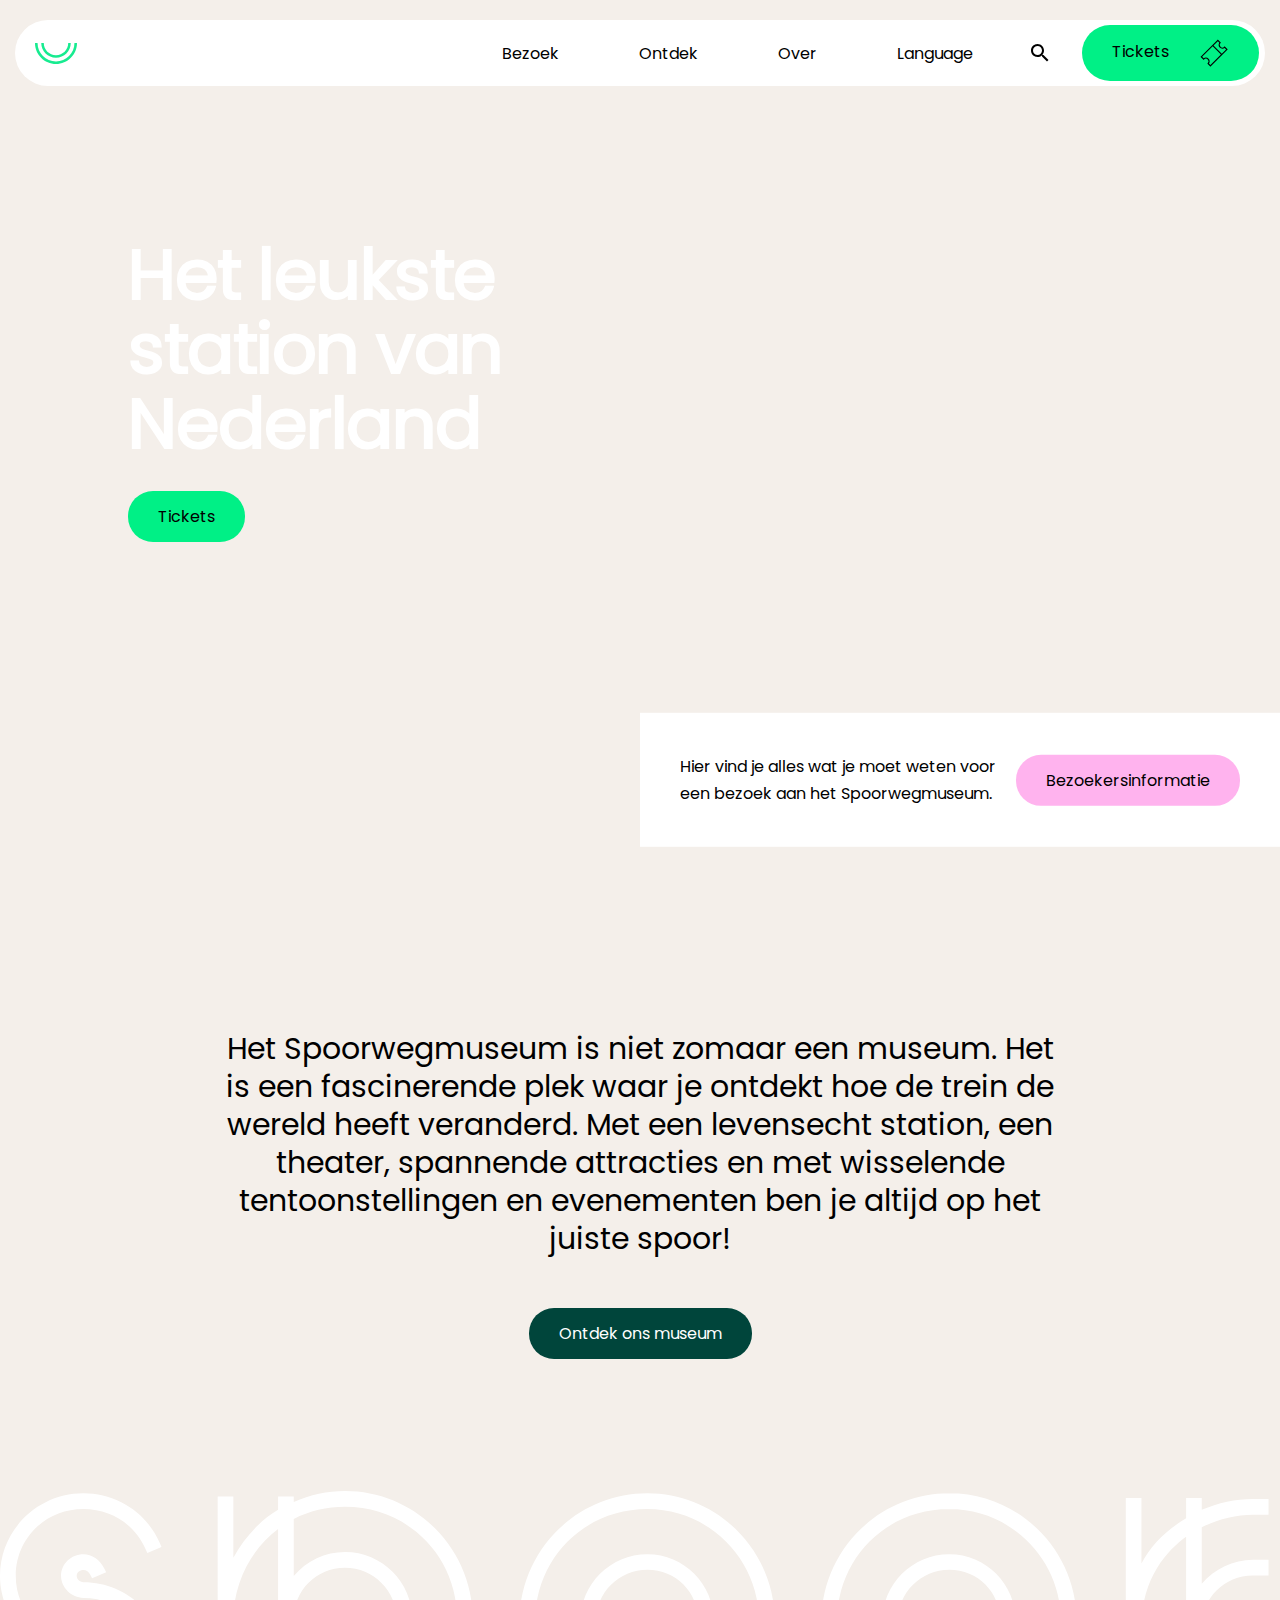
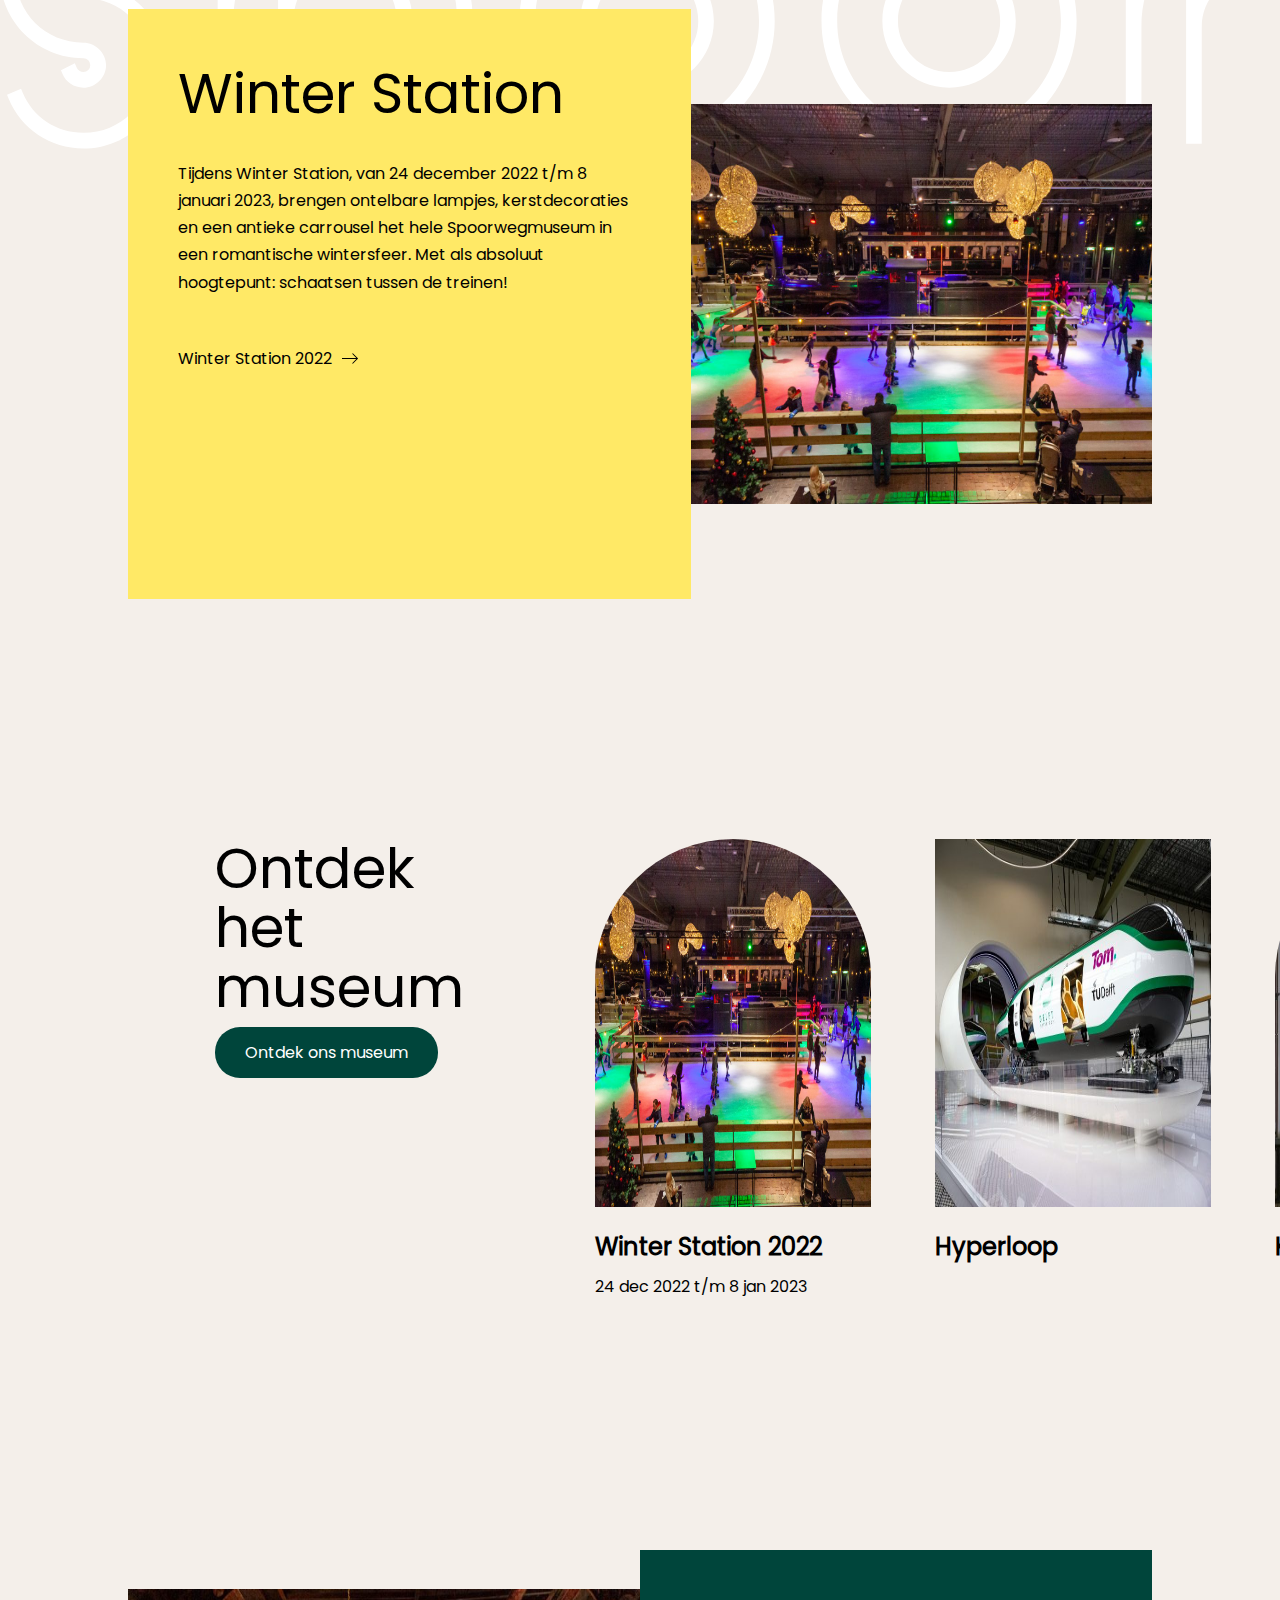
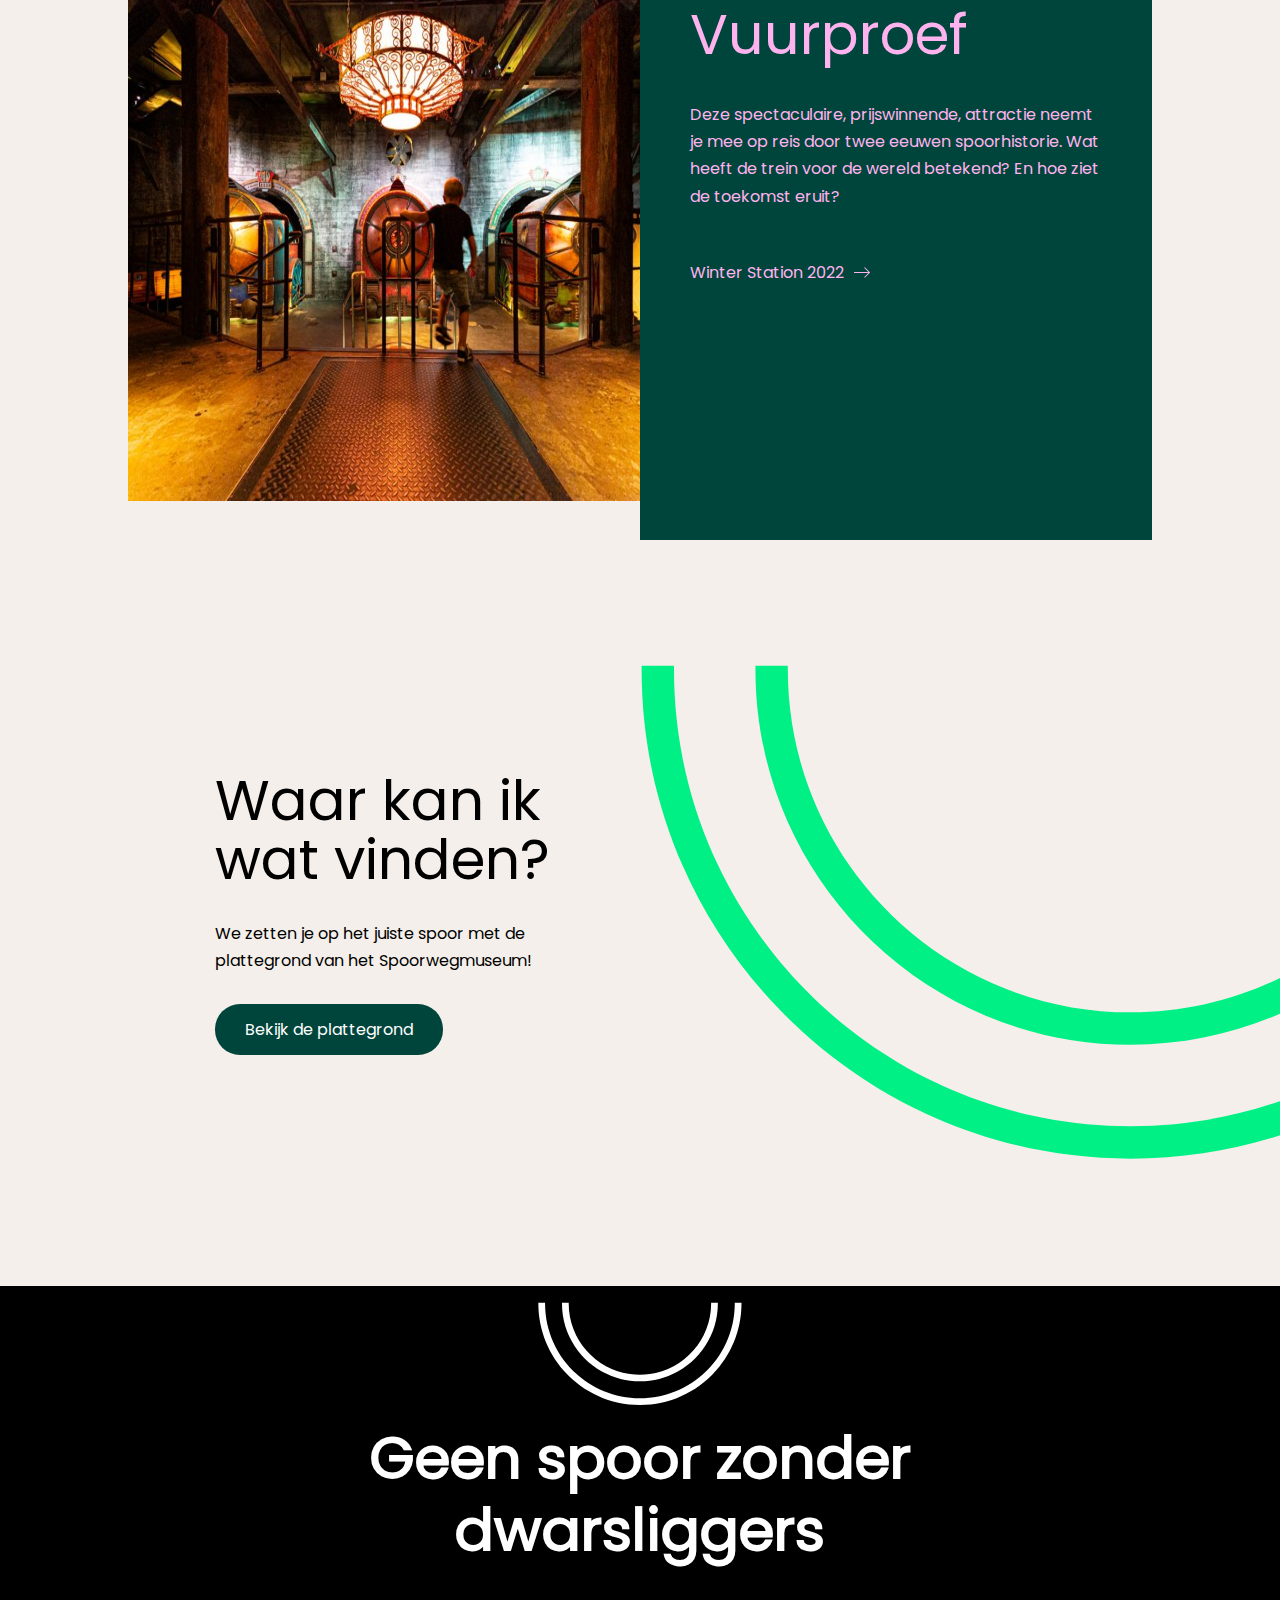
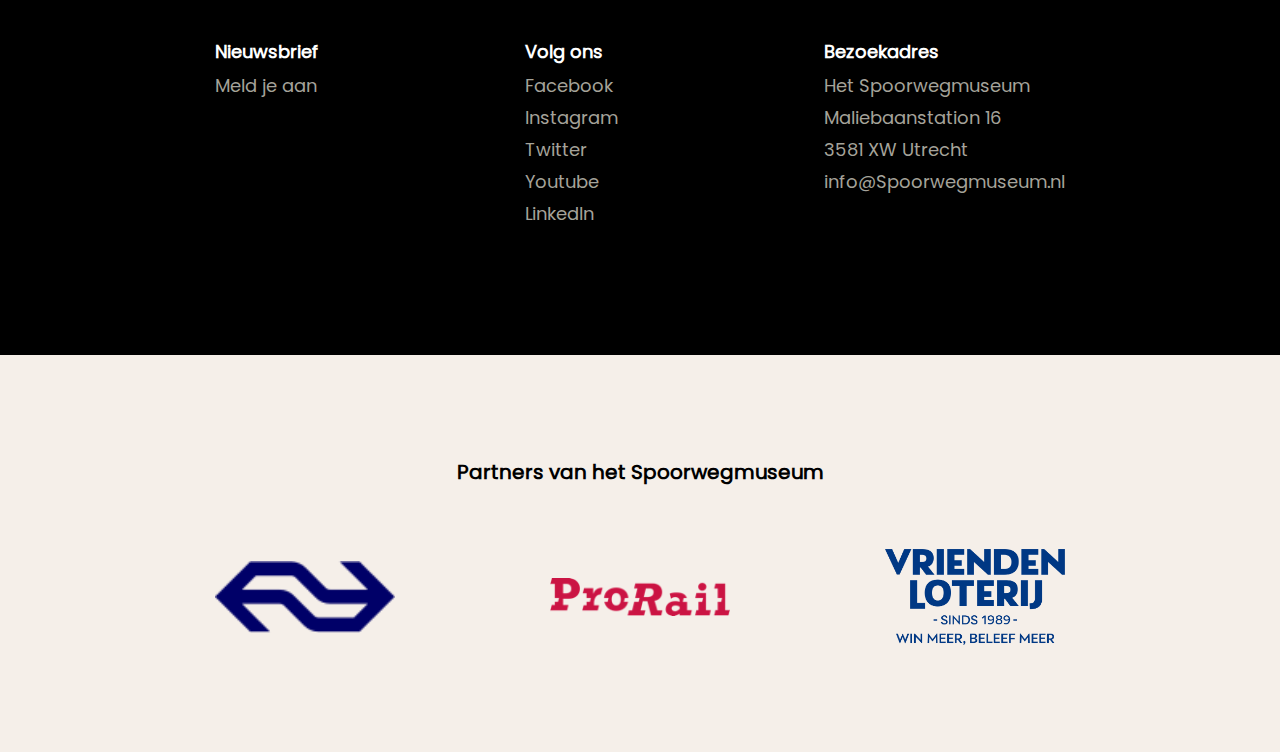
==== index.html @ 4412c16f "Added styling to index.html" ====
<!DOCTYPE html>
<html lang="nl">
  <head>
    <meta charset="UTF-8" />
    <meta name="author" content="Stein Bergervoet" />
    <meta name="viewport" content="width=device-width, initial-scale=1" />
    <title>Kom naar het Spoorwegmuseum</title>
    <link href="styles/style.css" rel="stylesheet" />
    <link rel="icon" type="image/svg+xml" href="images/favicon.svg" />
  </head>

  <body>
    <header>
      <a href="">
        <img src="./img/logo.svg" alt="" />
      </a>

      <nav>
        <ul>
          <li>
            <button>Bezoek</button>
          </li>
          <li>
            <button>Ontdek</button>
          </li>
          <li>
            <button>Over</button>
          </li>
          <li>
            <button lang="en">Language</button>
          </li>
        </ul>
      </nav>

      <button>
        <img src="./img/icon-search.svg" />

        <p class="visibly-hidden">Open zoekbalk</p>
      </button>

      <a class="btn lime" href="">
        <p>Tickets</p>

        <img src="./img/icon-ticket.svg" />
      </a>
    </header>

    <main>
      <!-- Hero -->

      <section>
        <video
          controlslist="nodownload nofullscreen noremoteplayback"
          loop
          muted
          playsinline
          autoplay
          type="video/mp4"
          src="./video/video-hero.mp4"
        ></video>

        <div>
          <h1>Het leukste station van Nederland</h1>

          <a class="btn lime" href="">Tickets</a>
        </div>

        <div>
          <img src="" alt="" />

          <p>
            Hier vind je alles wat je moet weten voor een bezoek aan het
            Spoorwegmuseum.
          </p>

          <a class="btn pink" href="">Bezoekersinformatie</a>
        </div>
      </section>

      <!-- Title -->

      <section class="col">
        <h2>
          Het Spoorwegmuseum is niet zomaar een museum. Het is een fascinerende
          plek waar je ontdekt hoe de trein de wereld heeft veranderd. Met een
          levensecht station, een theater, spannende attracties en met
          wisselende tentoonstellingen en evenementen ben je altijd op het
          juiste spoor!
        </h2>

        <a class="btn green" href="">Ontdek ons museum</a>
      </section>

      <!-- Winter station -->

      <section class="col">
        <img src="./img/logo-text.svg" alt="" />

        <div>
          <div>
            <h2>Winter Station</h2>

            <p>
              Tijdens Winter Station, van 24 december 2022 t/m 8 januari 2023,
              brengen ontelbare lampjes, kerstdecoraties en een antieke
              carrousel het hele Spoorwegmuseum in een romantische wintersfeer.
              Met als absoluut hoogtepunt: schaatsen tussen de treinen!
            </p>

            <a href="">
              Winter Station 2022

              <img src="./img/icon-arrow-right.svg" />
            </a>
          </div>

          <img src="./img/img-winter-station.jpeg" alt="Winter station" />
        </div>
      </section>

      <!-- Slider -->

      <section class="col">
        <div>
          <h2>Ontdek het museum</h2>

          <a class="btn green" href="">Ontdek ons museum</a>
        </div>

        <div>
          <div>
            <img src="./img/img-winter-station.jpeg" />

            <h3>Winter Station 2022</h3>

            <p>24 dec 2022 t/m 8 jan 2023</p>
          </div>

          <div>
            <img src="./img/img-hyperloop.jpg" />

            <h3>Hyperloop</h3>
          </div>

          <div>
            <img src="./img/img-versteeg.jpeg" />

            <h3>Kinderen van Versteeg</h3>
          </div>
        </div>
      </section>

      <!-- Vuurproef -->

      <section class="col">
        <div>
          <img src="./img/img-vuurproef.jpeg" alt="" />

          <div>
            <h2>Vuurproef</h2>

            <p>
              Deze spectaculaire, prijswinnende, attractie neemt je mee op reis
              door twee eeuwen spoorhistorie. Wat heeft de trein voor de wereld
              betekend? En hoe ziet de toekomst eruit?
            </p>

            <a href="">
              Winter Station 2022

              <img src="./img/icon-arrow-right-pink.svg" />
            </a>
          </div>
        </div>
      </section>

      <!-- Waar kan ik wat vinden -->

      <section class="col">
        <div>
          <h2>Waar kan ik wat vinden?</h2>

          <p>
            We zetten je op het juiste spoor met de plattegrond van het
            Spoorwegmuseum!
          </p>

          <a class="btn green" href="">Bekijk de plattegrond</a>
        </div>

        <img src="./img/logo-large-green.svg" />
      </section>
    </main>

    <footer>
      <section>
        <div class="col">
          <img src="./img/logo-large-white.svg" />

          <h3>Geen spoor zonder dwarsliggers</h3>

          <div>
            <div>
              <h4>Nieuwsbrief</h4>

              <a href=""> Meld je aan </a>
            </div>

            <div>
              <h4>Volg ons</h4>

              <nav>
                <ul>
                  <li>
                    <a href="">Facebook</a>
                  </li>
                  <li>
                    <a href="">Instagram</a>
                  </li>
                  <li>
                    <a href="">Twitter</a>
                  </li>
                  <li>
                    <a href="">Youtube</a>
                  </li>
                  <li>
                    <a href="">LinkedIn</a>
                  </li>
                </ul>
              </nav>
            </div>

            <div>
              <h4>Bezoekadres</h4>

              <address>
                <p>Het Spoorwegmuseum</p>

                <p>Maliebaanstation 16</p>

                <p>3581 XW Utrecht</p>

                <a href="mailto:info@Spoorwegmuseum.nl">
                  info@Spoorwegmuseum.nl
                </a>
              </address>
            </div>
          </div>
        </div>
      </section>

      <section>
        <div class="col">
          <h4>Partners van het Spoorwegmuseum</h4>

          <nav>
            <ul>
              <li>
                <a href="https://www.ns.nl/" target="_blank">
                  <img src="./img/logo-ns.png" alt="NS logo" />

                  <p class="visibly-hidden">
                    Navigeer naar de website van de NS
                  </p>
                </a>
              </li>
              <li>
                <a href="https://www.prorail.nl/" target="_blank">
                  <img src="./img/logo-prorail.png" alt="Prorail logo" />

                  <p class="visibly-hidden">
                    Navigeer naar de website van Prorail
                  </p>
                </a>
              </li>
              <li>
                <a href="https://www.vriendenloterij.nl/" target="_blank">
                  <img
                    src="./img/logo-vriendenloterij.png"
                    alt="Vriendenloterij logo"
                  />

                  <p class="visibly-hidden">
                    Navigeer naar de website van de Vriendenloterij
                  </p>
                </a>
              </li>
            </ul>
          </nav>
        </div>
      </section>
    </footer>

    <script src="./scripts/index.js"></script>
  </body>
</html>
---- styles/style.css ----
/* Fonts */

@font-face {
  font-family: 'Poppins';
  src: url('../fonts/Poppins-Regular.ttf');
}

h1,
h2,
h3,
h4,
h5,
h6,
p {
  margin: 0;
}

h1 {
  font-family: 'Poppins';
  font-size: 70px;
  font-weight: 600;
  line-height: 1.0667;
  letter-spacing: -1.5px;
}

h2 {
  font-family: 'Poppins';
  font-size: 30px;
  font-weight: 500;
  line-height: 1.2667;
}

h3,
h4 {
  font-family: 'Poppins';
}

p {
  font-family: 'Poppins';
  font-size: 16px;
  font-weight: 400;
  line-height: 1.7;

  color: var(--black);
}

a {
  font-family: 'Poppins';
  font-weight: 400;

  color: var(--black);

  text-decoration: none;
}

button {
  font-family: 'Poppins';
  font-size: 16px;
}

/* General styling */

:root {
  --white: #fff;
  --black: #000;
  --dark-gray: #d5d0c7;
  --gray: #a5a39a;
  --light-gray: #f5efe9;
  --dark-green: #00453b;
  --green: #00674a;
  --pink: #ffb3ee;
  --light-pink: #ffcbf0;
  --salmon: #f4efea;
  --dark-lime: #00f086;
  --lime: #42ffc6;
  --yellow: #ffc800;
  --light-yellow: #ffe966;

  --transition-duration: 200ms;
}

*,
html {
  box-sizing: border-box;
}

html {
  background-color: var(--salmon);
}

body {
  margin: 0;
}

.btn {
  position: relative;

  display: flex;

  width: fit-content;
  padding: 0.8125rem 1.875rem;
  border-radius: 1.5625rem;

  transition: background-color var(--transition-duration) ease-in-out;
}

.btn.pink {
  background-color: var(--pink);
}

.btn.pink:hover {
  background-color: var(--light-pink);
}

.btn.lime {
  background-color: var(--dark-lime);
}

.btn.lime:hover {
  background-color: var(--lime);
}

.btn.green {
  color: var(--white);
  background-color: var(--dark-green);
}

.btn.green:hover {
  background-color: var(--green);
}

.col {
  max-width: 53.125rem;
  margin: 7.8125rem auto;
}

/* Header */

header {
  z-index: 100;
  position: fixed;
  top: 0;
  left: 0;
  right: 0;

  display: flex;
  align-items: center;
  justify-content: flex-end;

  height: 4.125rem;
  padding: 0 0.375rem 0 0.625rem;
  margin: 1.25rem 0.9375rem;
  border-radius: 50rem;

  background-color: var(--white);
}

header a:first-child {
  position: absolute;
  top: 0;
  left: 1.25rem;

  display: flex;
  align-items: center;

  height: 100%;
}

header nav ul {
  display: flex;
}

header nav ul li {
  margin: 0 1.5625rem;

  list-style-type: none;
}

header nav ul li button {
  border: none;

  background-color: transparent;
}

header button {
  height: 1.5rem;
  margin-right: 3.125rem;

  padding: 0;

  border: none;

  background-color: transparent;
}

header button {
  margin-right: 1.875rem;
}

header a:last-child {
  border-radius: 50rem;
}

header a:last-child p {
  margin-right: 1.875rem;

  text-decoration: none;

  color: var(--black);
}

header a:last-child img {
  height: 1.875rem;
}

/* Hero */

main section:first-child {
  position: relative;

  height: calc(100vh - 120px);
  max-height: 880px;
  margin-bottom: 15.625rem;
}

main section:first-child video {
  z-index: -1;
  position: absolute;
  top: 0;
  left: 0;

  width: 100%;
  height: 100%;
  object-fit: cover;
}

main section:first-child div {
  display: flex;
  flex-direction: column;
  justify-content: center;

  max-width: 80vw;
  height: 100%;

  margin: 0 auto;
}

main section:first-child div h1 {
  max-width: 450px;
  margin-bottom: 1.875rem;

  color: var(--white);
}

main section:first-child div:last-child {
  transform: translateY(-50%);

  position: absolute;
  right: 0;

  display: flex;
  flex-direction: row;
  align-items: center;

  width: 50%;
  height: unset;
  padding: 2.5rem;

  background-color: var(--white);
}

main section:first-child div:last-child p {
  margin-right: 1rem;
}

/* Title */

main section:nth-child(2) h2 {
  text-align: center;

  margin-bottom: 3.125rem;
}

main section:nth-child(2) a {
  margin: 0 auto;
}

/* Winter station & vuurdoop */

main section:nth-child(3),
main section:nth-child(5) {
  overflow: visible;

  max-width: 80vw !important;
  margin-top: 15.625rem;
}

main section:nth-child(3) img {
  transform: translateY(-7.8125rem);

  z-index: -1;
  position: absolute;
  left: 0;

  height: 25rem;
}

main section:nth-child(3) div,
main section:nth-child(5) div {
  display: flex;
  align-items: center;

  min-height: 36.875rem;
}

main section:nth-child(3) div img,
main section:nth-child(5) div img {
  transform: none;

  position: static;

  width: 50%;

  aspect-ratio: 1 / 1;
}

main section:nth-child(3) div div,
main section:nth-child(5) div div {
  display: block;

  width: 60%;
  padding: 3.125rem;

  background-color: var(--light-yellow);
}

main section:nth-child(5) div div {
  background-color: var(--dark-green);
}

main section:nth-child(3) div div h2,
main section:nth-child(5) div div h2 {
  padding-bottom: 1.875rem;

  font-size: 3.5rem;
}

main section:nth-child(5) div div h2 {
  color: var(--pink);
}

main section:nth-child(3) div div p,
main section:nth-child(5) div div p {
  padding-bottom: 3.125rem;
}

main section:nth-child(5) div div p {
  color: var(--pink);
}

main section:nth-child(3) div div a,
main section:nth-child(5) div div a {
  display: flex;
}

main section:nth-child(5) div div a {
  color: var(--pink);
}

main section:nth-child(3) div div a img,
main section:nth-child(5) div div a img {
  z-index: 1;

  width: 1rem;
  height: auto;
  margin-left: 0.625rem;
}

/* Slider */

main section:nth-child(4) {
  display: flex;

  margin-top: 15rem;
}

main section:nth-child(4) div:first-child {
  width: 18.125rem;
  margin-right: 5.625rem;

  flex-shrink: 0;
}

main section:nth-child(4) div:first-child h2 {
  font-size: 3.5rem;
  line-height: 1.06;

  margin-bottom: 0.625rem;
}

main section:nth-child(4) div:last-child {
  display: flex;
  flex-direction: row;
  column-gap: 4rem;
}

main section:nth-child(4) div:last-child div {
  width: 17.25rem;
  margin-right: 0;
}

main section:nth-child(4) div:last-child div:last-child {
  display: block;
}

main section:nth-child(4) div:last-child div:nth-child(2n + 1) img {
  border-top-left-radius: 50rem;
  border-top-right-radius: 50rem;
}

main section:nth-child(4) div:last-child div img {
  aspect-ratio: 3 / 4;

  width: 100%;
  margin-bottom: 1.25rem;
}

main section:nth-child(4) div:last-child div h3 {
  margin-bottom: 0.625rem;

  font-size: 1.5rem;
  font-weight: 600;
  line-height: 1.333;
}

/* Waar kan ik wat vinden? */

main section:nth-child(6) {
  position: relative;

  display: flex;
  align-items: center;

  height: 31rem;
}

main section:nth-child(6) div {
  max-width: 23.75rem;
}

main section:nth-child(6) div h2 {
  font-size: 3.5rem;
  line-height: 1.06;

  margin-bottom: 1.875rem;
}

main section:nth-child(6) div p {
  margin-bottom: 1.875rem;
}

main section:nth-child(6) img {
  position: absolute;

  height: 31rem;

  left: 50%;
}

/* Footer navigation */

footer section:first-child {
  color: var(--white);
  background-color: var(--black);
}

footer section:first-child img {
  width: 12.75rem;
  height: 6.5rem;
  margin: 1rem 0;
}

footer section:first-child h3 {
  margin-bottom: 4.375rem;

  font-size: 3.625rem;
  line-height: 1.24138;
  text-align: center;
}

footer section:first-child div {
  display: flex;
  flex-direction: column;
  align-items: center;

  padding-bottom: 7.8125rem;
  margin-bottom: 0;
}

footer section:first-child div div {
  flex-direction: row;
  justify-content: space-between;
  align-items: start;

  width: 100%;
  padding-bottom: 0;
}

footer section:first-child div div div {
  flex-direction: column;
  justify-content: start;

  width: fit-content;
  padding-bottom: 0;
}

footer section:first-child div div div nav ul {
  margin: 0;
  padding: 0;
}

footer section:first-child div div div nav ul li {
  list-style-type: none;
}

footer section:first-child div div div h4 {
  font-size: 1.125rem;
  line-height: 2rem;

  margin-bottom: 0.125rem;
}

footer section:first-child div div div p,
footer section:first-child div div div a,
footer section:first-child div div div nav ul li a {
  font-size: 1.125rem;
  line-height: 2rem;

  color: var(--gray);

  transition: color var(--transition-duration) ease-in-out;
}

footer section:first-child div div div a:hover {
  color: var(--white);
}

address {
  font-style: normal;
}

/* Footer sponsors */

footer section:last-child {
  background-color: var(--light-gray);
}

footer section:last-child div {
  padding: 6.25rem 0;
  margin-top: 0;
  margin-bottom: 0;
}

footer section:last-child div h4 {
  margin-bottom: 3.75rem;

  font-size: 1.25rem;
  line-height: 2.125rem;
  text-align: center;
}

footer section:last-child div nav ul {
  display: flex;
  align-items: center;
  justify-content: space-between;

  padding: 0;
  margin: 0;
}

footer section:last-child div nav ul li {
  list-style: none;
}

footer section:last-child div nav ul li a img {
  width: 180px;
  height: auto;
}

/* Accesability */

.visibly-hidden {
  position: absolute;
  top: -9999px;
  left: -9999px;
}
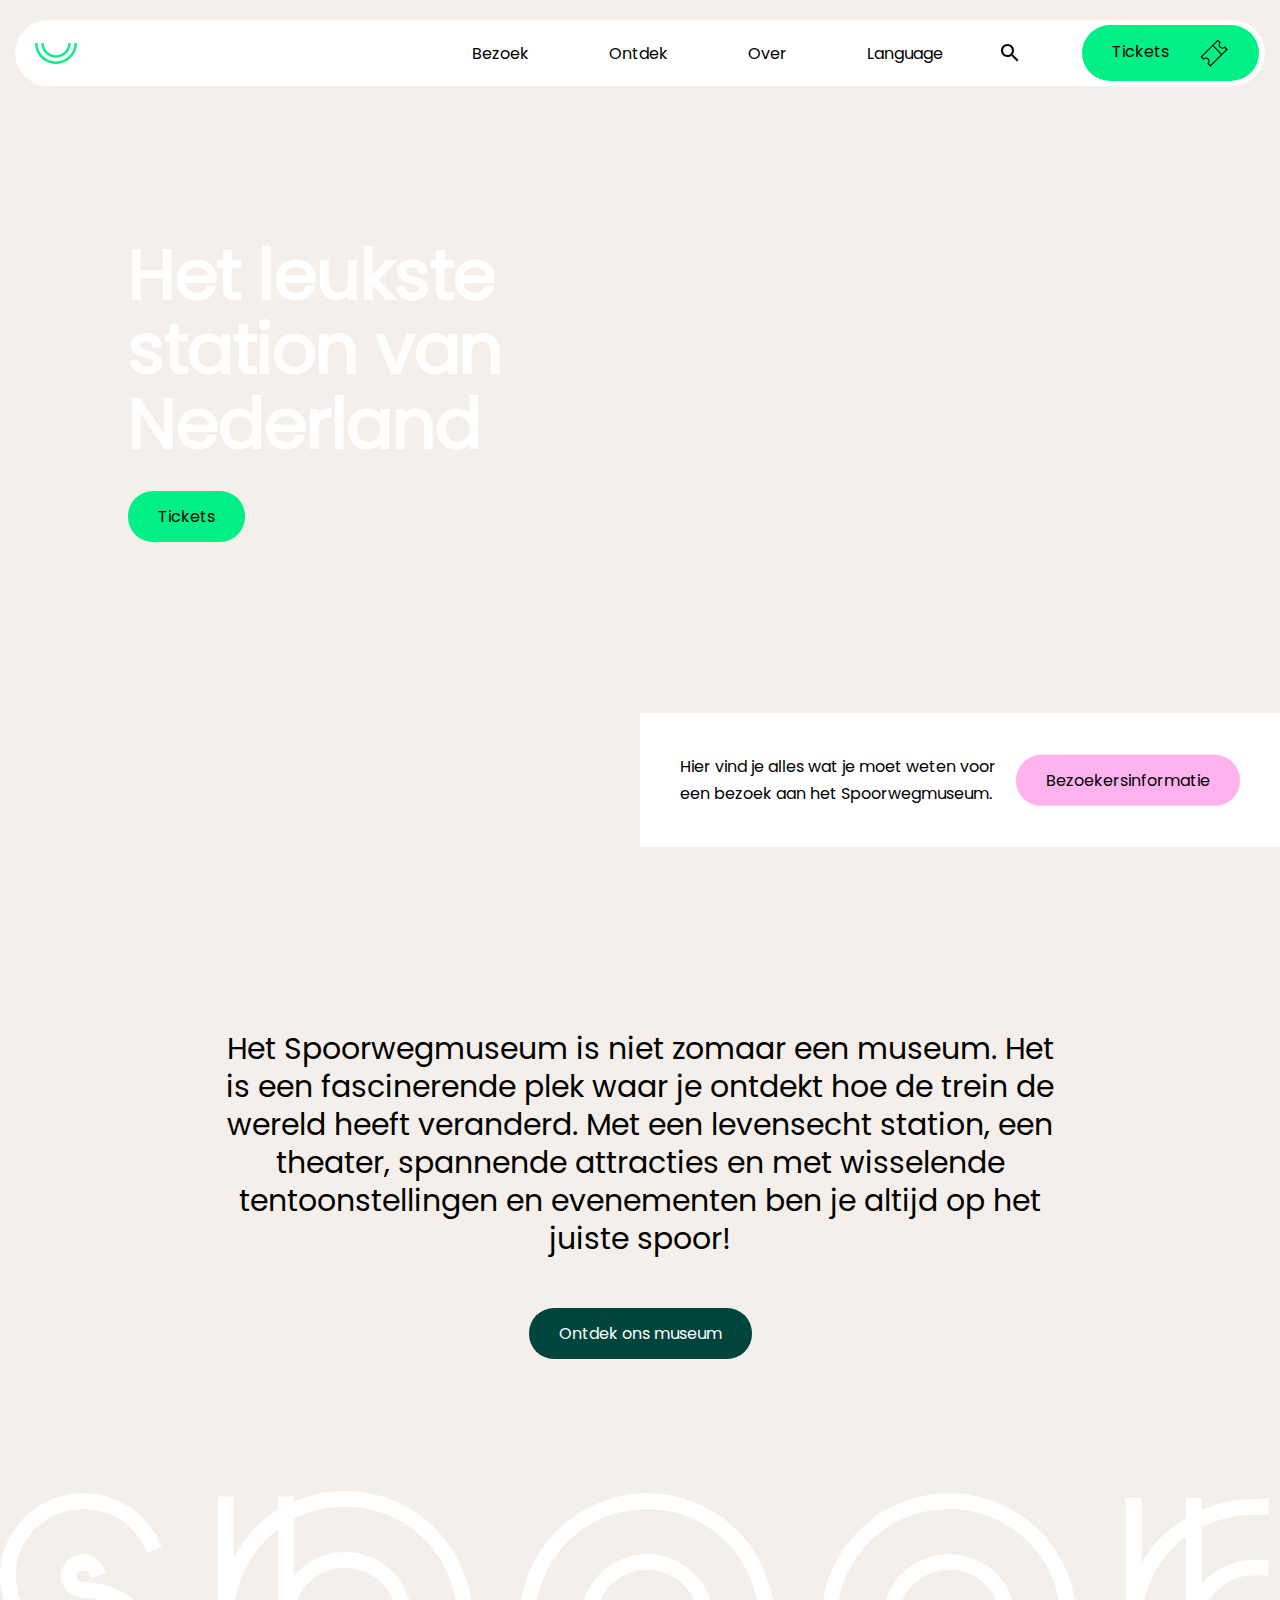
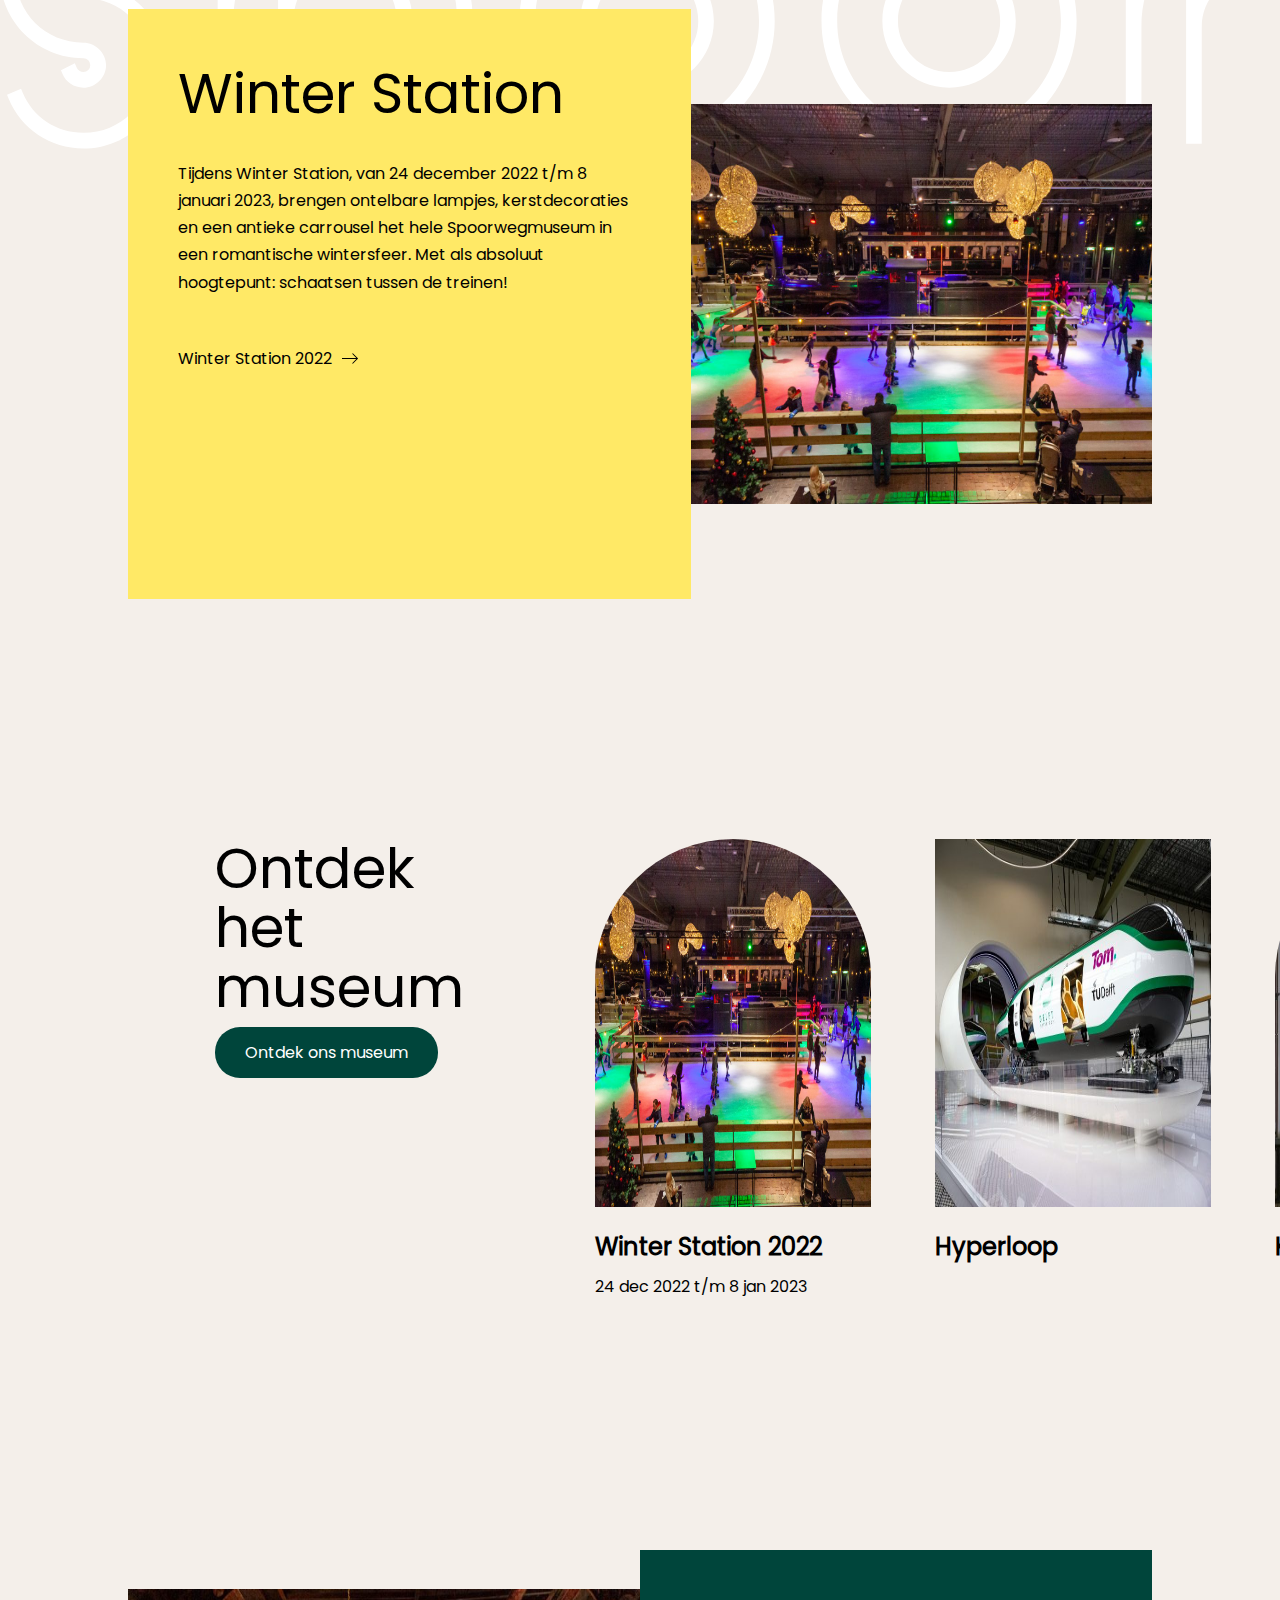
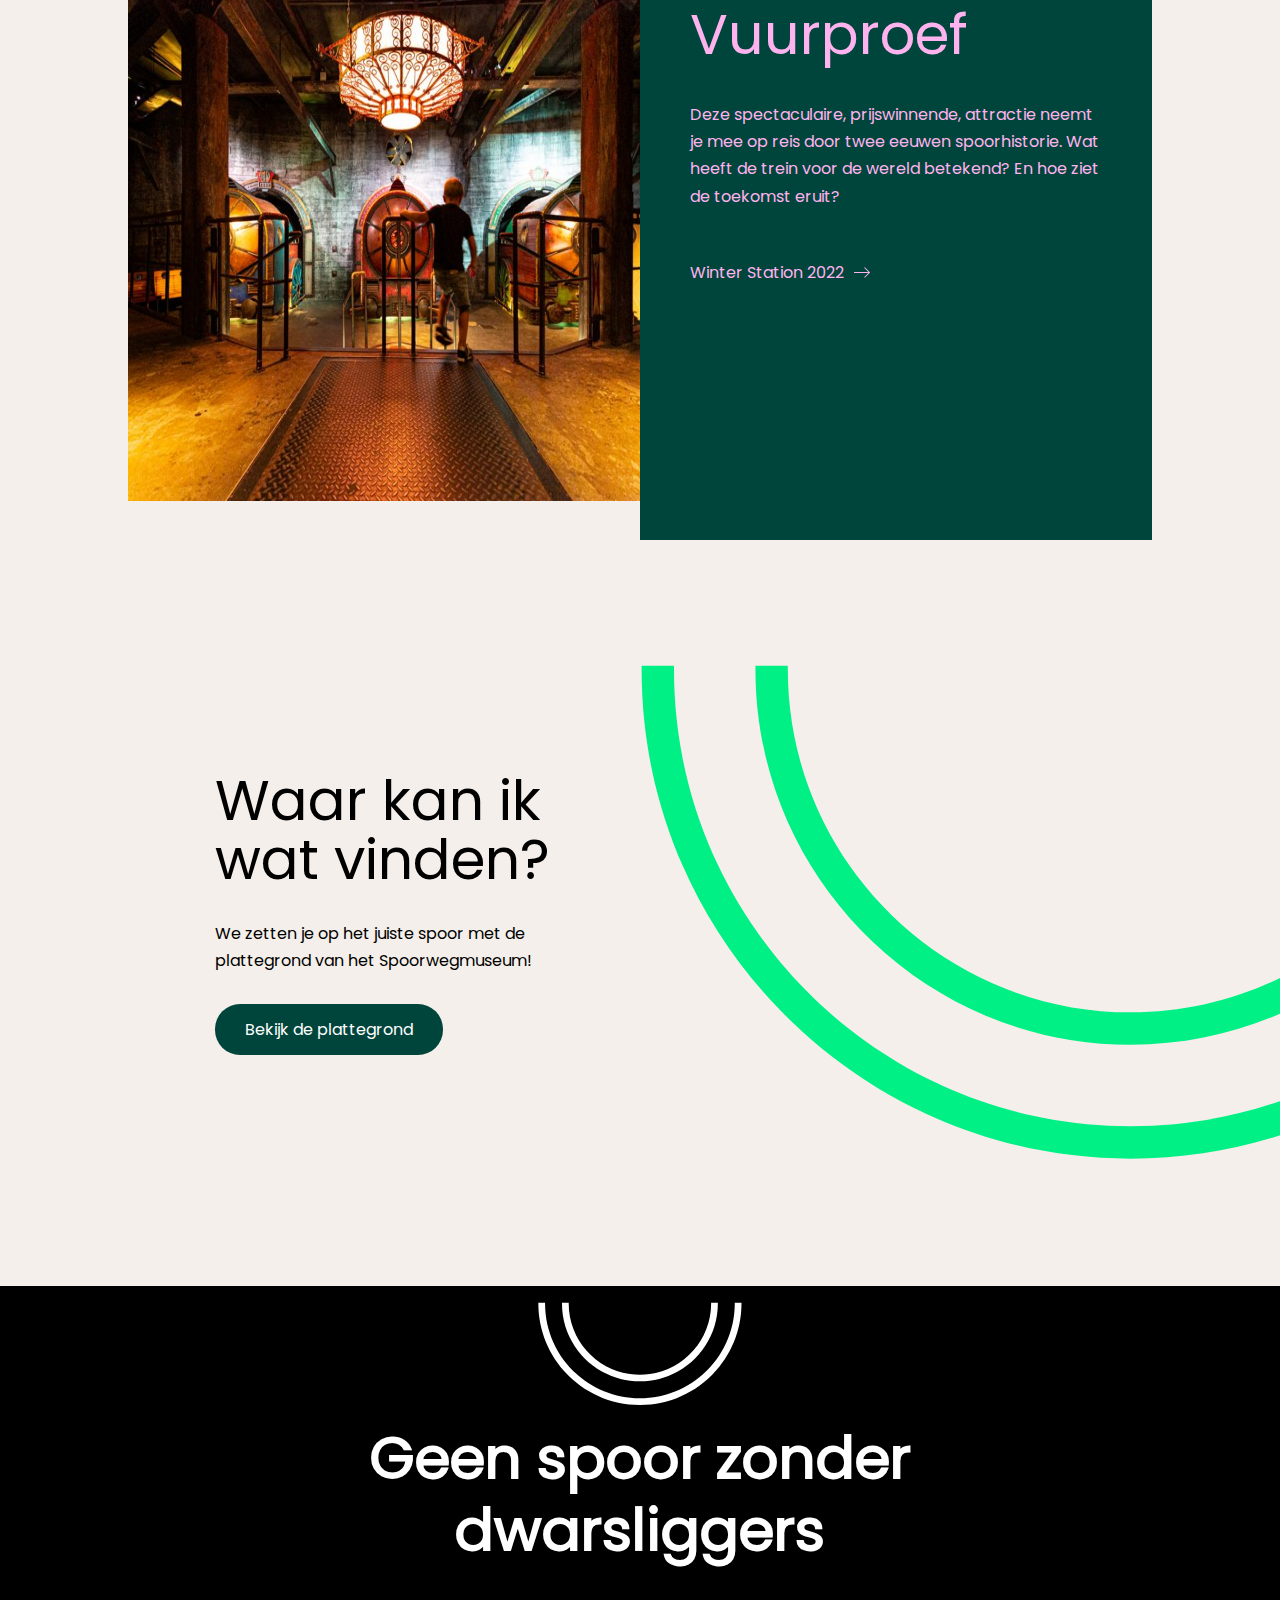
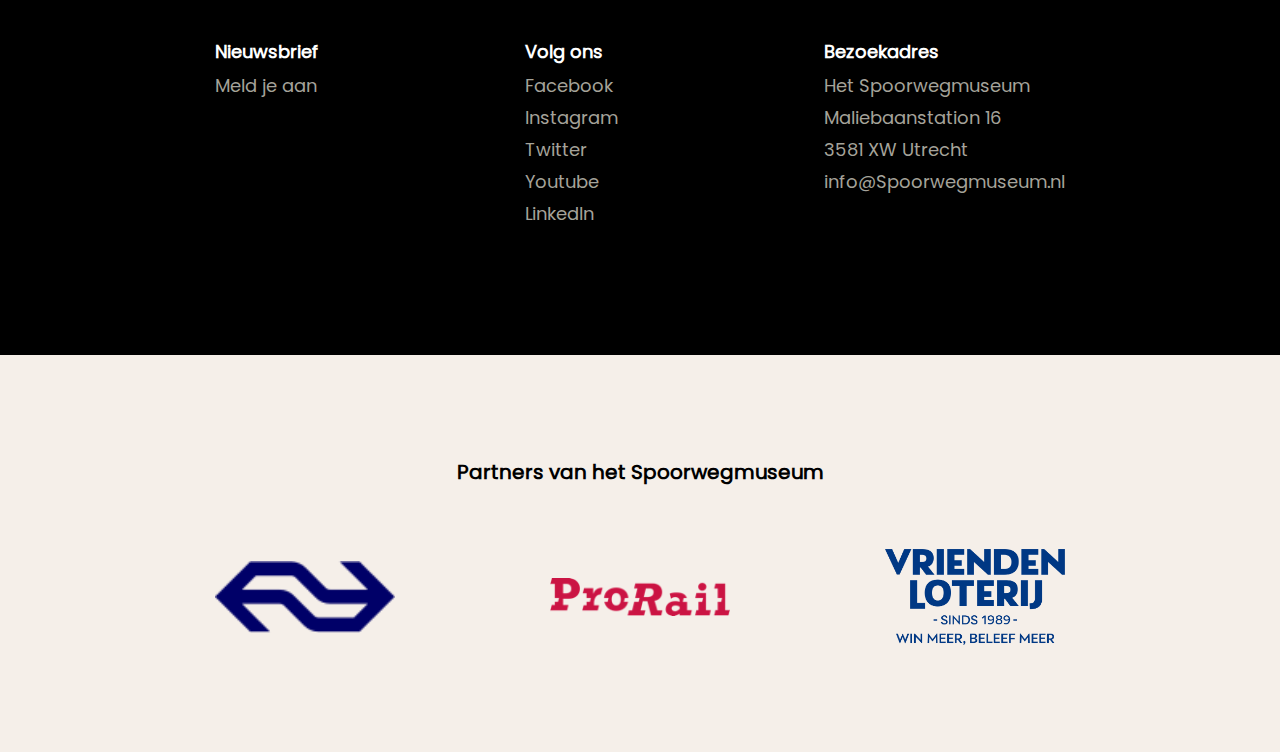
==== commit 64ab70b0: "Added hamburger button to header on index.html page" ====
--- a/index.html
+++ b/index.html
@@ -6,6 +6,7 @@
     <meta name="viewport" content="width=device-width, initial-scale=1" />
     <title>Kom naar het Spoorwegmuseum</title>
     <link href="styles/style.css" rel="stylesheet" />
+    <link href="styles/home.css" rel="stylesheet" />
     <link rel="icon" type="image/svg+xml" href="images/favicon.svg" />
   </head>
 
@@ -32,10 +33,20 @@
         </ul>
       </nav>
 
-      <button>
+      <button aria-label="Open zoekbalk">
         <img src="./img/icon-search.svg" />
 
-        <p class="visibly-hidden">Open zoekbalk</p>
+        <p class="visibly-hidden">Zoeken</p>
+      </button>
+
+      <button class="hamburger">
+        <div></div>
+
+        <div></div>
+
+        <div></div>
+
+        <p class="visibly-hidden">Open menu</p>
       </button>
 
       <a class="btn lime" href="">
@@ -62,7 +73,7 @@
         <div>
           <h1>Het leukste station van Nederland</h1>
 
-          <a class="btn lime" href="">Tickets</a>
+          <a class="btn lime" href="./visitor.html">Tickets</a>
         </div>
 
         <div>
@@ -73,7 +84,7 @@
             Spoorwegmuseum.
           </p>
 
-          <a class="btn pink" href="">Bezoekersinformatie</a>
+          <a class="btn pink" href="./visitor.html">Bezoekersinformatie</a>
         </div>
       </section>
 
@@ -88,7 +99,7 @@
           juiste spoor!
         </h2>
 
-        <a class="btn green" href="">Ontdek ons museum</a>
+        <a class="btn green" href="./visitor.html">Ontdek ons museum</a>
       </section>
 
       <!-- Winter station -->
@@ -107,7 +118,7 @@
               Met als absoluut hoogtepunt: schaatsen tussen de treinen!
             </p>
 
-            <a href="">
+            <a href="./visitor.html">
               Winter Station 2022
 
               <img src="./img/icon-arrow-right.svg" />
@@ -124,7 +135,7 @@
         <div>
           <h2>Ontdek het museum</h2>
 
-          <a class="btn green" href="">Ontdek ons museum</a>
+          <a class="btn green" href="./visitor.html">Ontdek ons museum</a>
         </div>
 
         <div>
@@ -165,7 +176,7 @@
               betekend? En hoe ziet de toekomst eruit?
             </p>
 
-            <a href="">
+            <a href="./visitor.html">
               Winter Station 2022
 
               <img src="./img/icon-arrow-right-pink.svg" />
@@ -185,7 +196,7 @@
             Spoorwegmuseum!
           </p>
 
-          <a class="btn green" href="">Bekijk de plattegrond</a>
+          <a class="btn green" href="./visitor.html">Bekijk de plattegrond</a>
         </div>
 
         <img src="./img/logo-large-green.svg" />
@@ -203,7 +214,7 @@
             <div>
               <h4>Nieuwsbrief</h4>
 
-              <a href=""> Meld je aan </a>
+              <a href="./visitor.html"> Meld je aan </a>
             </div>
 
             <div>
@@ -212,19 +223,19 @@
               <nav>
                 <ul>
                   <li>
-                    <a href="">Facebook</a>
-                  </li>
-                  <li>
-                    <a href="">Instagram</a>
-                  </li>
-                  <li>
-                    <a href="">Twitter</a>
-                  </li>
-                  <li>
-                    <a href="">Youtube</a>
-                  </li>
-                  <li>
-                    <a href="">LinkedIn</a>
+                    <a href="./visitor.html">Facebook</a>
+                  </li>
+                  <li>
+                    <a href="./visitor.html">Instagram</a>
+                  </li>
+                  <li>
+                    <a href="./visitor.html">Twitter</a>
+                  </li>
+                  <li>
+                    <a href="./visitor.html">Youtube</a>
+                  </li>
+                  <li>
+                    <a href="./visitor.html">LinkedIn</a>
                   </li>
                 </ul>
               </nav>
@@ -290,7 +301,5 @@
         </div>
       </section>
     </footer>
-
-    <script src="./scripts/index.js"></script>
   </body>
 </html>
--- a/styles/style.css
+++ b/styles/style.css
@@ -3,6 +3,11 @@
 @font-face {
   font-family: 'Poppins';
   src: url('../fonts/Poppins-Regular.ttf');
+}
+
+body {
+  overflow-x: hidden;
+  overflow-y: scroll;
 }
 
 h1,
@@ -77,6 +82,10 @@
   --light-yellow: #ffe966;
 
   --transition-duration: 200ms;
+
+  --breakpoint-lg: 1024px;
+  --breakpoint-md: 768px;
+  --breakpoint-sm: 480px;
 }
 
 *,
@@ -127,11 +136,6 @@
 
 .btn.green:hover {
   background-color: var(--green);
-}
-
-.col {
-  max-width: 53.125rem;
-  margin: 7.8125rem auto;
 }
 
 /* Header */
@@ -184,17 +188,13 @@
 
 header button {
   height: 1.5rem;
-  margin-right: 3.125rem;
+  margin-right: 1.875rem;
 
   padding: 0;
 
   border: none;
 
   background-color: transparent;
-}
-
-header button {
-  margin-right: 1.875rem;
 }
 
 header a:last-child {
@@ -209,262 +209,12 @@
   color: var(--black);
 }
 
-header a:last-child img {
+header > a:last-child img {
   height: 1.875rem;
 }
 
-/* Hero */
-
-main section:first-child {
-  position: relative;
-
-  height: calc(100vh - 120px);
-  max-height: 880px;
-  margin-bottom: 15.625rem;
-}
-
-main section:first-child video {
-  z-index: -1;
-  position: absolute;
-  top: 0;
-  left: 0;
-
-  width: 100%;
-  height: 100%;
-  object-fit: cover;
-}
-
-main section:first-child div {
-  display: flex;
-  flex-direction: column;
-  justify-content: center;
-
-  max-width: 80vw;
-  height: 100%;
-
-  margin: 0 auto;
-}
-
-main section:first-child div h1 {
-  max-width: 450px;
-  margin-bottom: 1.875rem;
-
-  color: var(--white);
-}
-
-main section:first-child div:last-child {
-  transform: translateY(-50%);
-
-  position: absolute;
-  right: 0;
-
-  display: flex;
-  flex-direction: row;
-  align-items: center;
-
-  width: 50%;
-  height: unset;
-  padding: 2.5rem;
-
-  background-color: var(--white);
-}
-
-main section:first-child div:last-child p {
-  margin-right: 1rem;
-}
-
-/* Title */
-
-main section:nth-child(2) h2 {
-  text-align: center;
-
-  margin-bottom: 3.125rem;
-}
-
-main section:nth-child(2) a {
-  margin: 0 auto;
-}
-
-/* Winter station & vuurdoop */
-
-main section:nth-child(3),
-main section:nth-child(5) {
-  overflow: visible;
-
-  max-width: 80vw !important;
-  margin-top: 15.625rem;
-}
-
-main section:nth-child(3) img {
-  transform: translateY(-7.8125rem);
-
-  z-index: -1;
-  position: absolute;
-  left: 0;
-
-  height: 25rem;
-}
-
-main section:nth-child(3) div,
-main section:nth-child(5) div {
-  display: flex;
-  align-items: center;
-
-  min-height: 36.875rem;
-}
-
-main section:nth-child(3) div img,
-main section:nth-child(5) div img {
-  transform: none;
-
-  position: static;
-
-  width: 50%;
-
-  aspect-ratio: 1 / 1;
-}
-
-main section:nth-child(3) div div,
-main section:nth-child(5) div div {
-  display: block;
-
-  width: 60%;
-  padding: 3.125rem;
-
-  background-color: var(--light-yellow);
-}
-
-main section:nth-child(5) div div {
-  background-color: var(--dark-green);
-}
-
-main section:nth-child(3) div div h2,
-main section:nth-child(5) div div h2 {
-  padding-bottom: 1.875rem;
-
-  font-size: 3.5rem;
-}
-
-main section:nth-child(5) div div h2 {
-  color: var(--pink);
-}
-
-main section:nth-child(3) div div p,
-main section:nth-child(5) div div p {
-  padding-bottom: 3.125rem;
-}
-
-main section:nth-child(5) div div p {
-  color: var(--pink);
-}
-
-main section:nth-child(3) div div a,
-main section:nth-child(5) div div a {
-  display: flex;
-}
-
-main section:nth-child(5) div div a {
-  color: var(--pink);
-}
-
-main section:nth-child(3) div div a img,
-main section:nth-child(5) div div a img {
-  z-index: 1;
-
-  width: 1rem;
-  height: auto;
-  margin-left: 0.625rem;
-}
-
-/* Slider */
-
-main section:nth-child(4) {
-  display: flex;
-
-  margin-top: 15rem;
-}
-
-main section:nth-child(4) div:first-child {
-  width: 18.125rem;
-  margin-right: 5.625rem;
-
-  flex-shrink: 0;
-}
-
-main section:nth-child(4) div:first-child h2 {
-  font-size: 3.5rem;
-  line-height: 1.06;
-
-  margin-bottom: 0.625rem;
-}
-
-main section:nth-child(4) div:last-child {
-  display: flex;
-  flex-direction: row;
-  column-gap: 4rem;
-}
-
-main section:nth-child(4) div:last-child div {
-  width: 17.25rem;
-  margin-right: 0;
-}
-
-main section:nth-child(4) div:last-child div:last-child {
-  display: block;
-}
-
-main section:nth-child(4) div:last-child div:nth-child(2n + 1) img {
-  border-top-left-radius: 50rem;
-  border-top-right-radius: 50rem;
-}
-
-main section:nth-child(4) div:last-child div img {
-  aspect-ratio: 3 / 4;
-
-  width: 100%;
-  margin-bottom: 1.25rem;
-}
-
-main section:nth-child(4) div:last-child div h3 {
-  margin-bottom: 0.625rem;
-
-  font-size: 1.5rem;
-  font-weight: 600;
-  line-height: 1.333;
-}
-
-/* Waar kan ik wat vinden? */
-
-main section:nth-child(6) {
-  position: relative;
-
-  display: flex;
-  align-items: center;
-
-  height: 31rem;
-}
-
-main section:nth-child(6) div {
-  max-width: 23.75rem;
-}
-
-main section:nth-child(6) div h2 {
-  font-size: 3.5rem;
-  line-height: 1.06;
-
-  margin-bottom: 1.875rem;
-}
-
-main section:nth-child(6) div p {
-  margin-bottom: 1.875rem;
-}
-
-main section:nth-child(6) img {
-  position: absolute;
-
-  height: 31rem;
-
-  left: 50%;
+header > button:last-child {
+  display: none;
 }
 
 /* Footer navigation */
@@ -594,3 +344,77 @@
   top: -9999px;
   left: -9999px;
 }
+
+@media only screen and (max-width: 1023px) {
+  /* Header */
+
+  header {
+    height: 3.125rem;
+  }
+
+  header nav,
+  header button {
+    display: none;
+  }
+
+  header > a:last-child {
+    padding: 0.4375rem 1.5rem;
+  }
+
+  .hamburger {
+    position: fixed;
+    left: 50%;
+
+    display: block !important;
+
+    margin-right: 0;
+  }
+
+  .hamburger > div {
+    width: 1.375rem;
+    height: 0.125rem;
+    border-radius: 0.0625rem;
+
+    background-color: var(--black);
+  }
+
+  .hamburger > div:nth-child(2) {
+    margin: 0.25rem 0;
+  }
+
+  header a:last-child p {
+    margin-right: 0;
+
+    font-size: 1rem;
+    line-height: 1.25;
+  }
+
+  header > a:last-child img {
+    display: none;
+  }
+}
+
+@media only screen and (max-width: 767px) {
+  /* Footer */
+
+  footer section:first-child h3 {
+    font-size: 2.5rem;
+    line-height: 3rem;
+
+    font-weight: 400;
+  }
+
+  footer section:first-child > div > div,
+  footer section:last-child div nav ul {
+    flex-direction: column;
+    row-gap: 2.5rem;
+  }
+}
+
+@media only screen and (max-width: 480px) {
+  /* Header */
+
+  .hamburger {
+    left: 35%;
+  }
+}
--- a/styles/home.css
+++ b/styles/home.css
@@ -0,0 +1,260 @@
+/* General styling */
+
+.col {
+  max-width: 53.125rem;
+  margin: 7.8125rem auto;
+}
+
+/* Hero */
+
+main section:first-child {
+  position: relative;
+
+  height: calc(100vh - 120px);
+  max-height: 880px;
+  margin-bottom: 15.625rem;
+}
+
+main section:first-child video {
+  z-index: -1;
+  position: absolute;
+  top: 0;
+  left: 0;
+
+  width: 100%;
+  height: 100%;
+  object-fit: cover;
+}
+
+main section:first-child div {
+  display: flex;
+  flex-direction: column;
+  justify-content: center;
+
+  max-width: 80vw;
+  height: 100%;
+
+  margin: 0 auto;
+}
+
+main section:first-child div h1 {
+  max-width: 450px;
+  margin-bottom: 1.875rem;
+
+  color: var(--white);
+}
+
+main section:first-child div:last-child {
+  transform: translateY(-50%);
+
+  position: absolute;
+  right: 0;
+
+  display: flex;
+  flex-direction: row;
+  align-items: center;
+
+  width: 50%;
+  height: unset;
+  padding: 2.5rem;
+
+  background-color: var(--white);
+}
+
+main section:first-child div:last-child p {
+  margin-right: 1rem;
+}
+
+/* Title */
+
+main section:nth-child(2) h2 {
+  text-align: center;
+
+  margin-bottom: 3.125rem;
+}
+
+main section:nth-child(2) a {
+  margin: 0 auto;
+}
+
+/* Winter station & vuurdoop */
+
+main section:nth-child(3),
+main section:nth-child(5) {
+  overflow: visible;
+
+  max-width: 80vw !important;
+  margin-top: 15.625rem;
+}
+
+main section:nth-child(3) img {
+  transform: translateY(-7.8125rem);
+
+  z-index: -1;
+  position: absolute;
+  left: 0;
+
+  height: 25rem;
+}
+
+main section:nth-child(3) div,
+main section:nth-child(5) div {
+  display: flex;
+  align-items: center;
+
+  min-height: 36.875rem;
+}
+
+main section:nth-child(3) div img,
+main section:nth-child(5) div img {
+  transform: none;
+
+  position: static;
+
+  width: 50%;
+
+  aspect-ratio: 1 / 1;
+}
+
+main section:nth-child(3) div div,
+main section:nth-child(5) div div {
+  display: block;
+
+  width: 60%;
+  padding: 3.125rem;
+
+  background-color: var(--light-yellow);
+}
+
+main section:nth-child(5) div div {
+  background-color: var(--dark-green);
+}
+
+main section:nth-child(3) div div h2,
+main section:nth-child(5) div div h2 {
+  padding-bottom: 1.875rem;
+
+  font-size: 3.5rem;
+}
+
+main section:nth-child(5) div div h2 {
+  color: var(--pink);
+}
+
+main section:nth-child(3) div div p,
+main section:nth-child(5) div div p {
+  padding-bottom: 3.125rem;
+}
+
+main section:nth-child(5) div div p {
+  color: var(--pink);
+}
+
+main section:nth-child(3) div div a,
+main section:nth-child(5) div div a {
+  display: flex;
+}
+
+main section:nth-child(5) div div a {
+  color: var(--pink);
+}
+
+main section:nth-child(3) div div a img,
+main section:nth-child(5) div div a img {
+  z-index: 1;
+
+  width: 1rem;
+  height: auto;
+  margin-left: 0.625rem;
+}
+
+/* Slider */
+
+main section:nth-child(4) {
+  display: flex;
+
+  margin-top: 15rem;
+}
+
+main section:nth-child(4) div:first-child {
+  width: 18.125rem;
+  margin-right: 5.625rem;
+
+  flex-shrink: 0;
+}
+
+main section:nth-child(4) div:first-child h2 {
+  font-size: 3.5rem;
+  line-height: 1.06;
+
+  margin-bottom: 0.625rem;
+}
+
+main section:nth-child(4) div:last-child {
+  display: flex;
+  flex-direction: row;
+  column-gap: 4rem;
+}
+
+main section:nth-child(4) div:last-child div {
+  width: 17.25rem;
+  margin-right: 0;
+}
+
+main section:nth-child(4) div:last-child div:last-child {
+  display: block;
+}
+
+main section:nth-child(4) div:last-child div:nth-child(2n + 1) img {
+  border-top-left-radius: 50rem;
+  border-top-right-radius: 50rem;
+}
+
+main section:nth-child(4) div:last-child div img {
+  aspect-ratio: 3 / 4;
+
+  width: 100%;
+  margin-bottom: 1.25rem;
+}
+
+main section:nth-child(4) div:last-child div h3 {
+  margin-bottom: 0.625rem;
+
+  font-size: 1.5rem;
+  font-weight: 600;
+  line-height: 1.333;
+}
+
+/* Waar kan ik wat vinden? */
+
+main section:nth-child(6) {
+  position: relative;
+
+  display: flex;
+  align-items: center;
+
+  height: 31rem;
+}
+
+main section:nth-child(6) div {
+  max-width: 23.75rem;
+}
+
+main section:nth-child(6) div h2 {
+  font-size: 3.5rem;
+  line-height: 1.06;
+
+  margin-bottom: 1.875rem;
+}
+
+main section:nth-child(6) div p {
+  margin-bottom: 1.875rem;
+}
+
+main section:nth-child(6) img {
+  position: absolute;
+
+  height: 31rem;
+
+  left: 50%;
+}
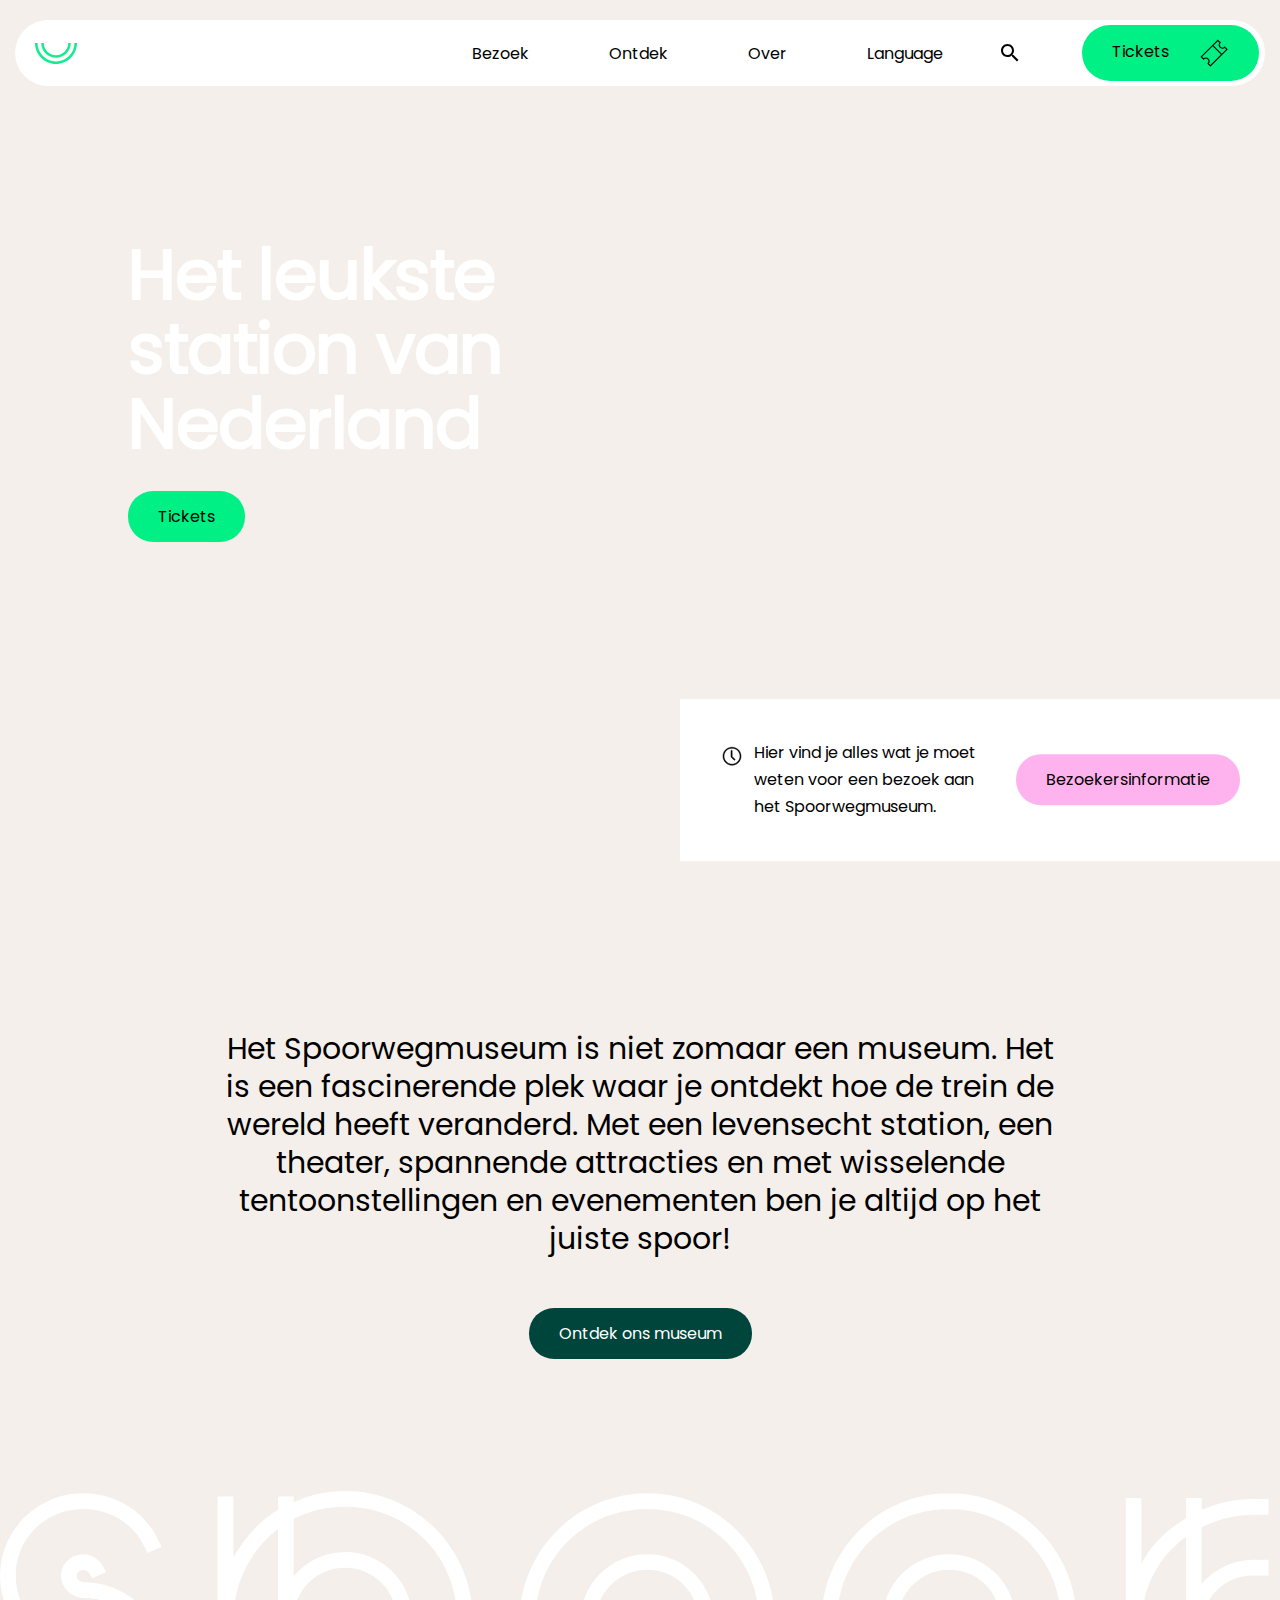
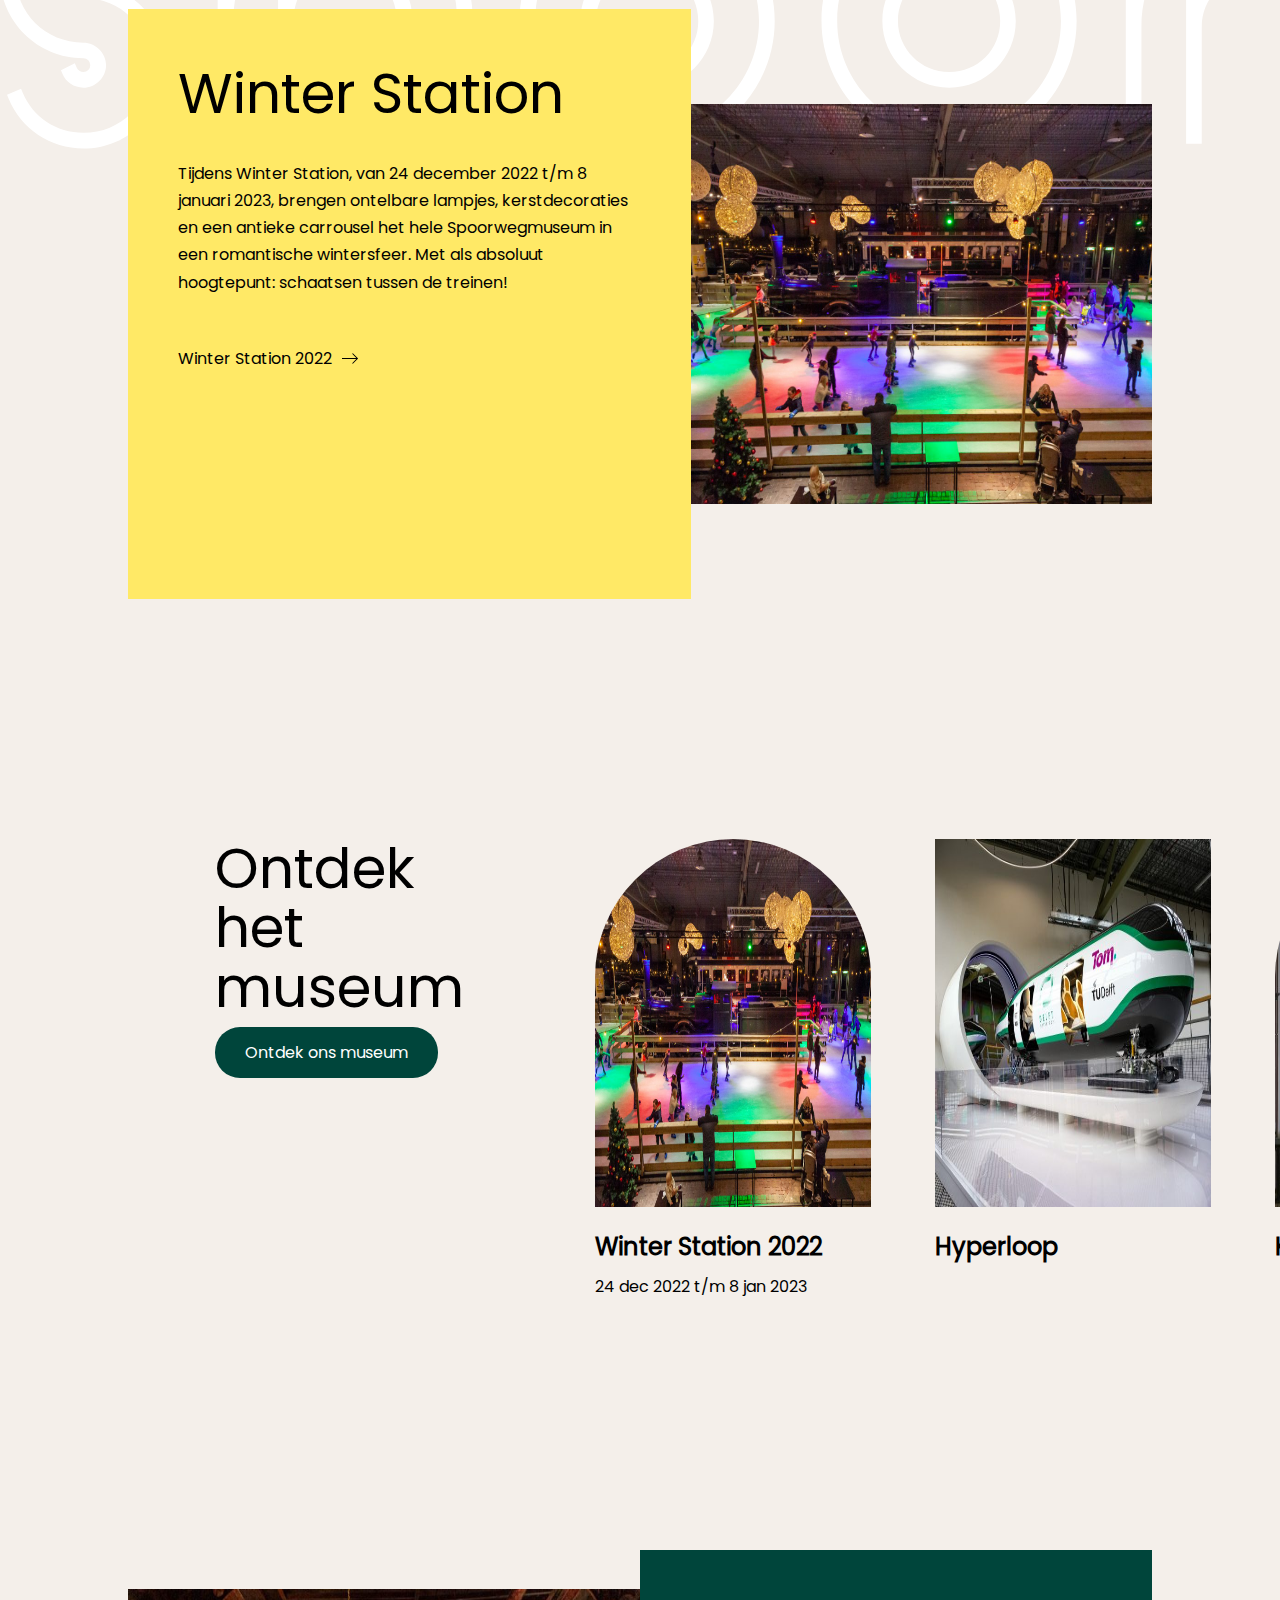
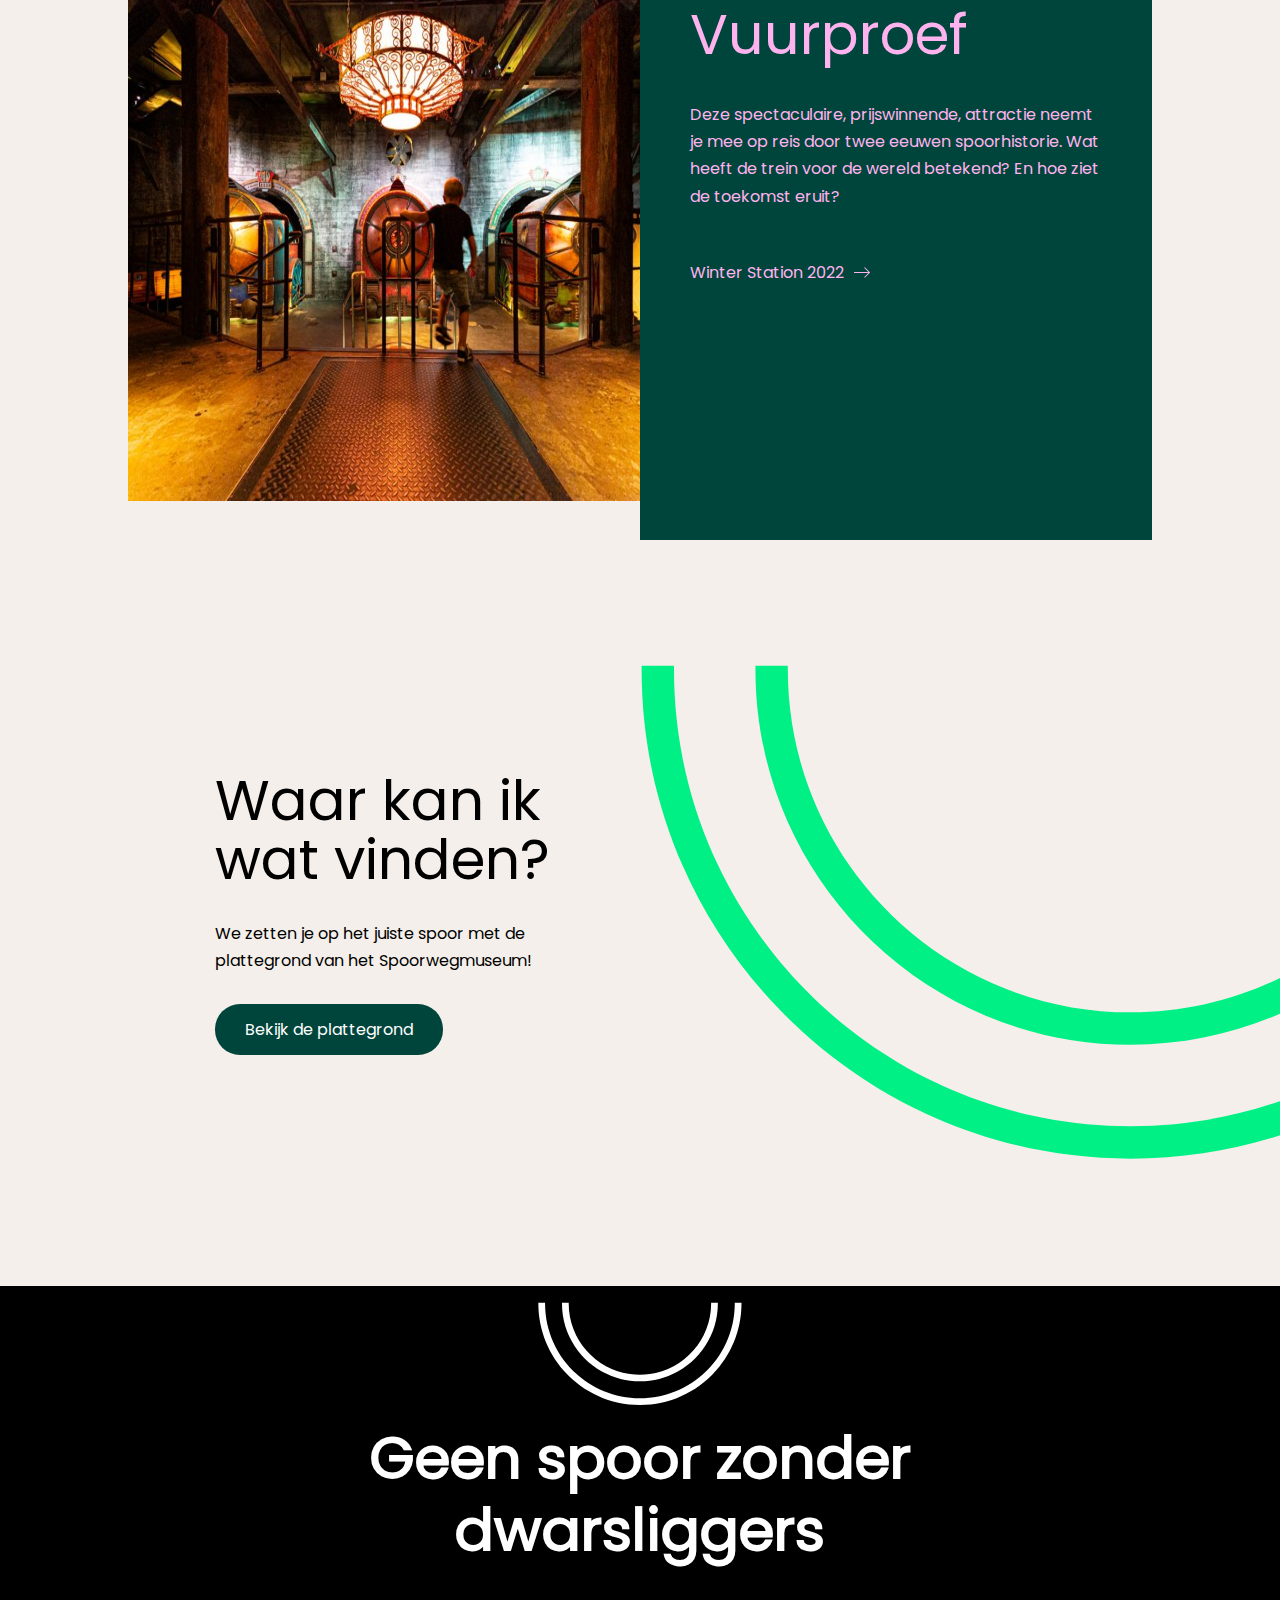
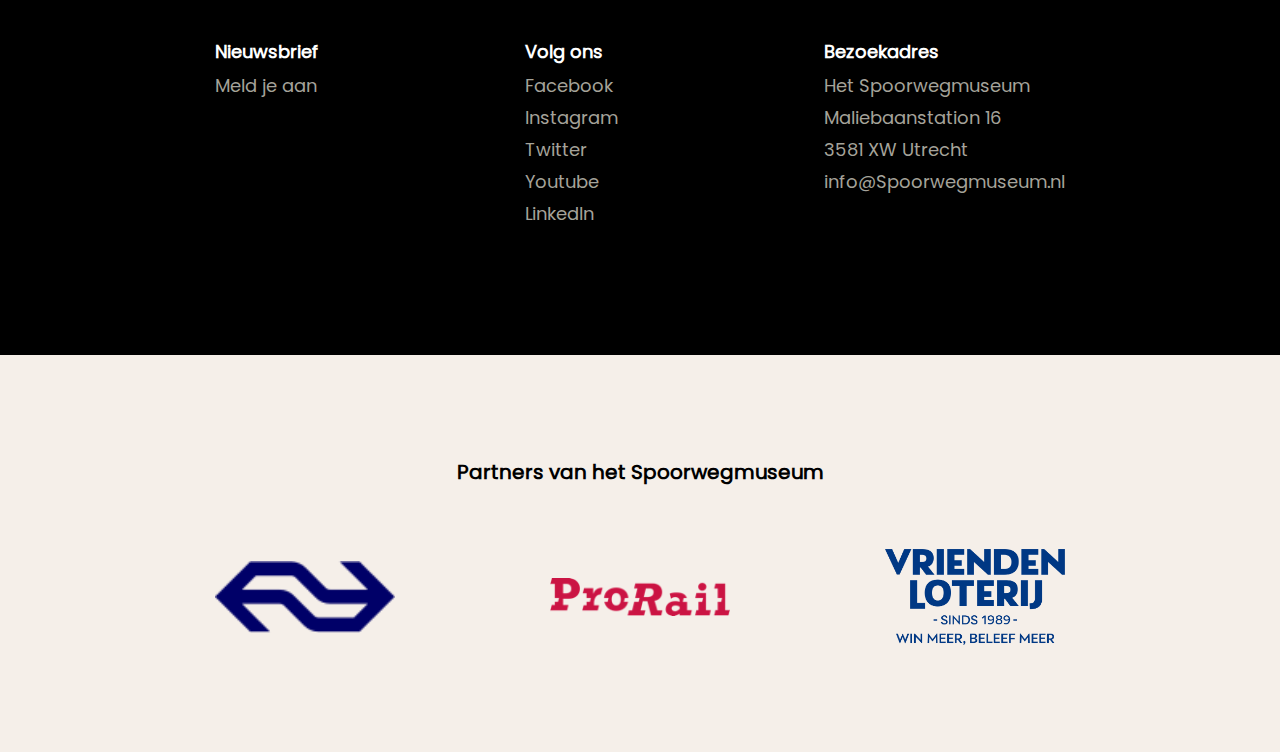
==== commit 16debec3: "Added responsive styling to hero on index.html" ====
--- a/index.html
+++ b/index.html
@@ -7,7 +7,7 @@
     <title>Kom naar het Spoorwegmuseum</title>
     <link href="styles/style.css" rel="stylesheet" />
     <link href="styles/home.css" rel="stylesheet" />
-    <link rel="icon" type="image/svg+xml" href="images/favicon.svg" />
+    <link rel="icon" type="image/x-icon" href="./img/favicon.png" />
   </head>
 
   <body>
@@ -77,7 +77,7 @@
         </div>
 
         <div>
-          <img src="" alt="" />
+          <img src="./img/icon-clock.svg" />
 
           <p>
             Hier vind je alles wat je moet weten voor een bezoek aan het
--- a/styles/home.css
+++ b/styles/home.css
@@ -54,11 +54,16 @@
   flex-direction: row;
   align-items: center;
 
-  width: 50%;
+  max-width: 37.5rem;
   height: unset;
   padding: 2.5rem;
 
   background-color: var(--white);
+}
+
+main section:first-child div:last-child img {
+  margin-right: 0.625rem;
+  margin-bottom: 3rem;
 }
 
 main section:first-child div:last-child p {
@@ -258,3 +263,33 @@
 
   left: 50%;
 }
+
+@media only screen and (min-width: 768px) and (max-width: 1023px) {
+  /* General styling */
+
+  .col {
+    max-width: 80vw !important;
+  }
+}
+
+@media only screen and (max-width: 767px) {
+  /* General styling */
+
+  .col {
+    width: 87.5vw;
+  }
+
+  /* Hero */
+
+  main section:first-child div h1 {
+    font-size: 3.125rem;
+    line-height: 1.0666;
+  }
+
+  main section:first-child div:last-child {
+    padding: 1.25rem;
+  }
+}
+
+@media only screen and (max-width: 480px) {
+}
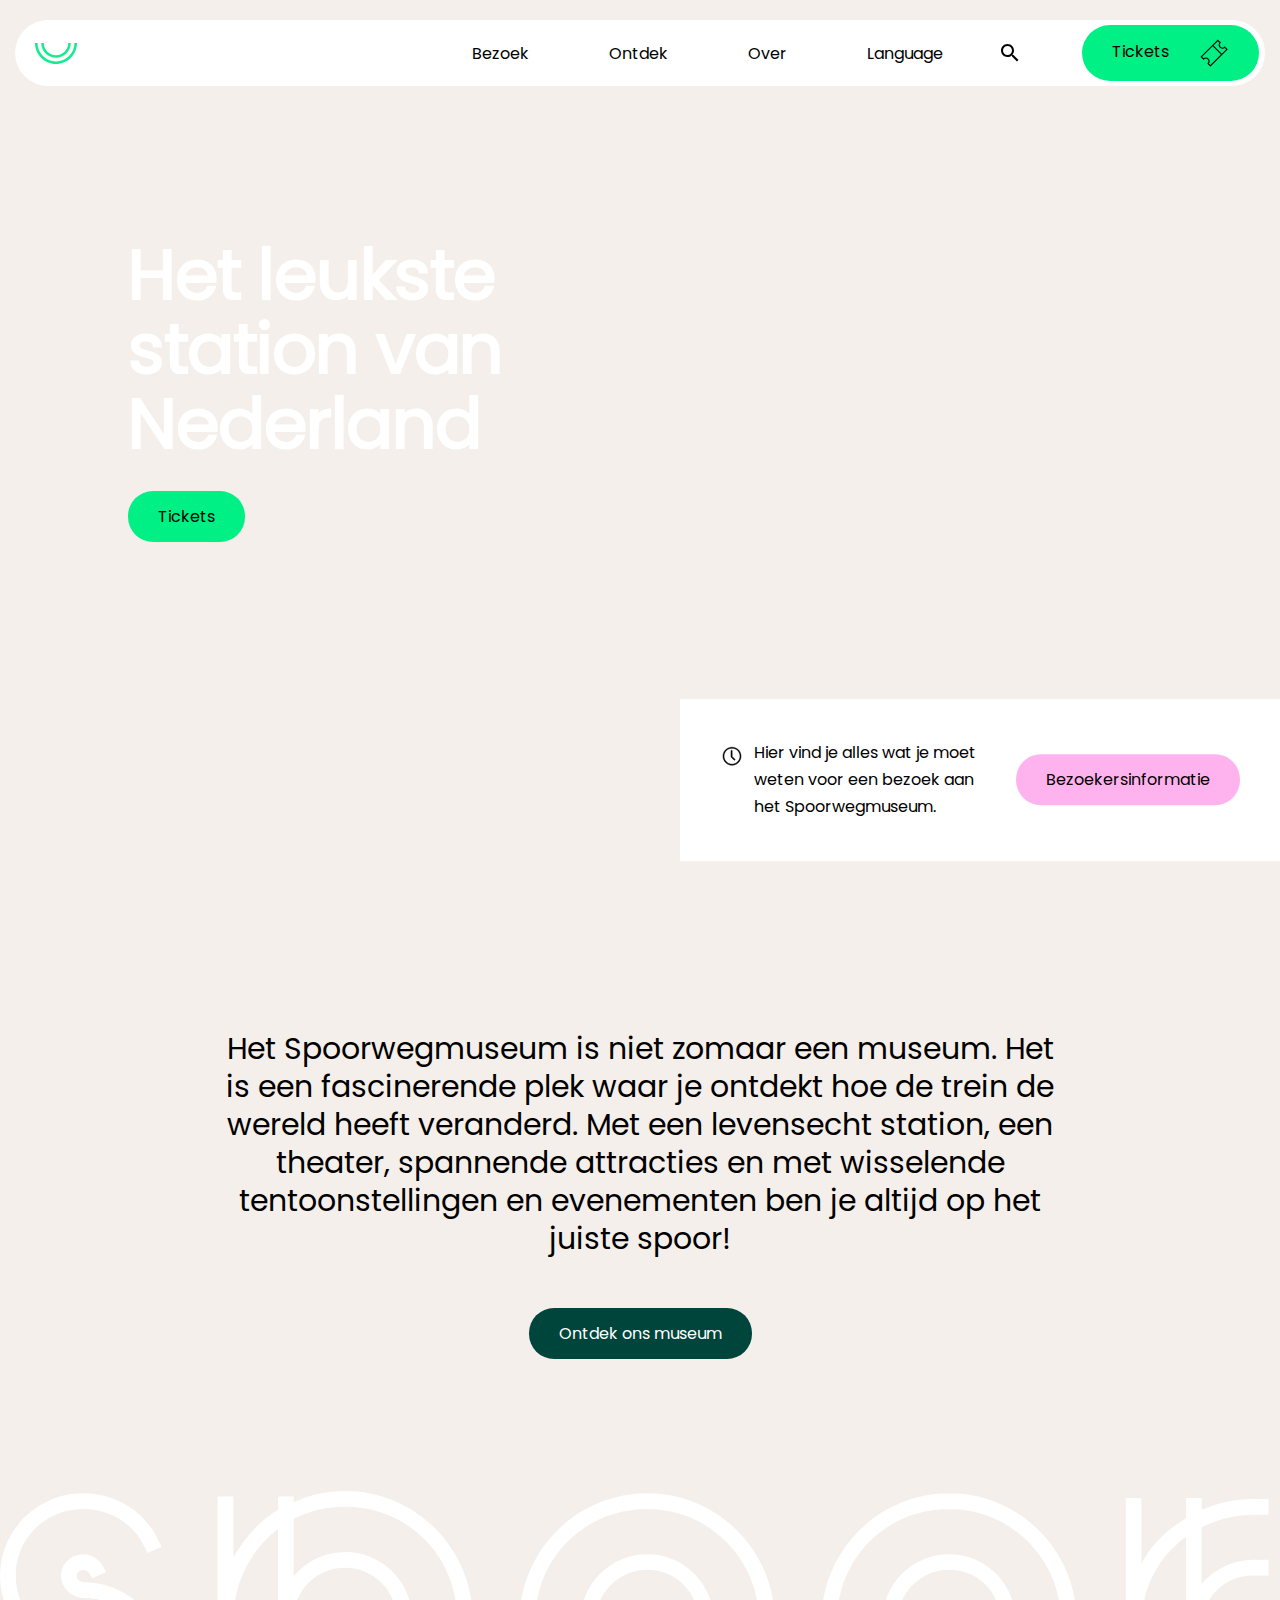
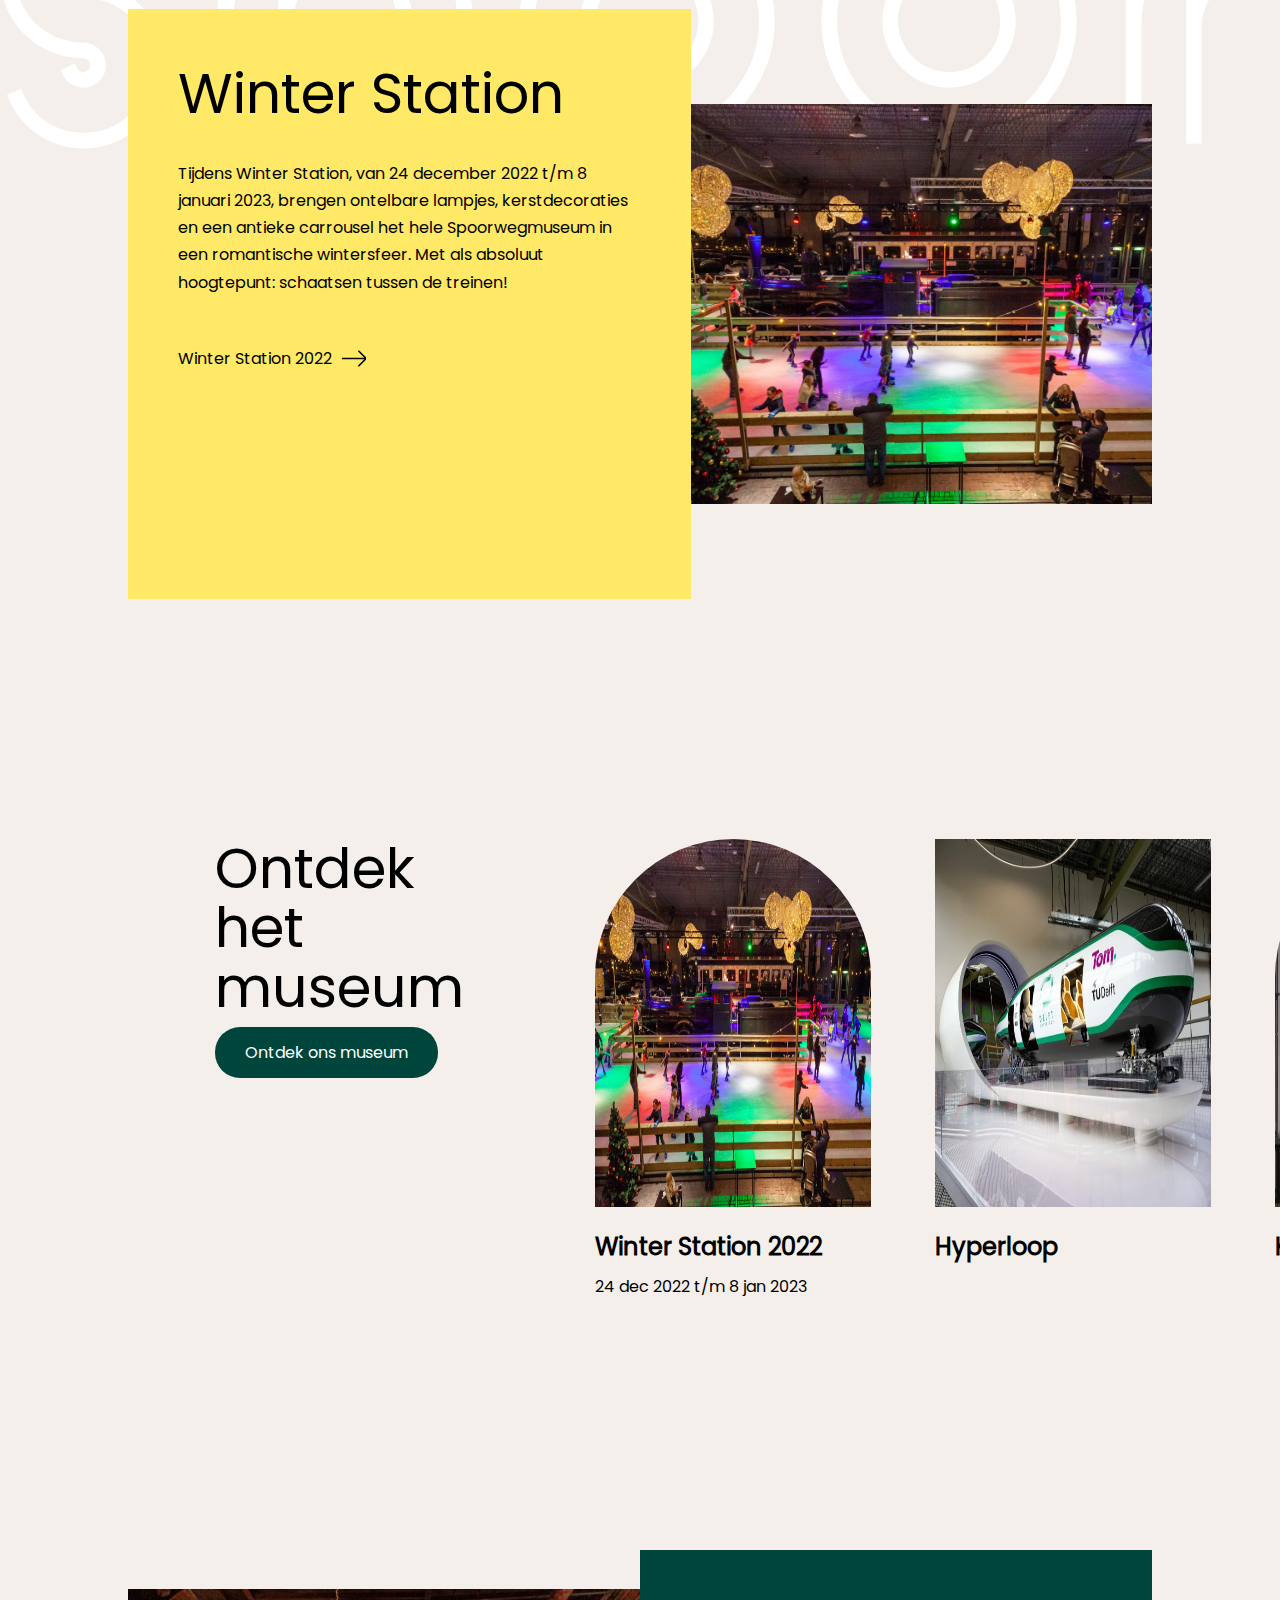
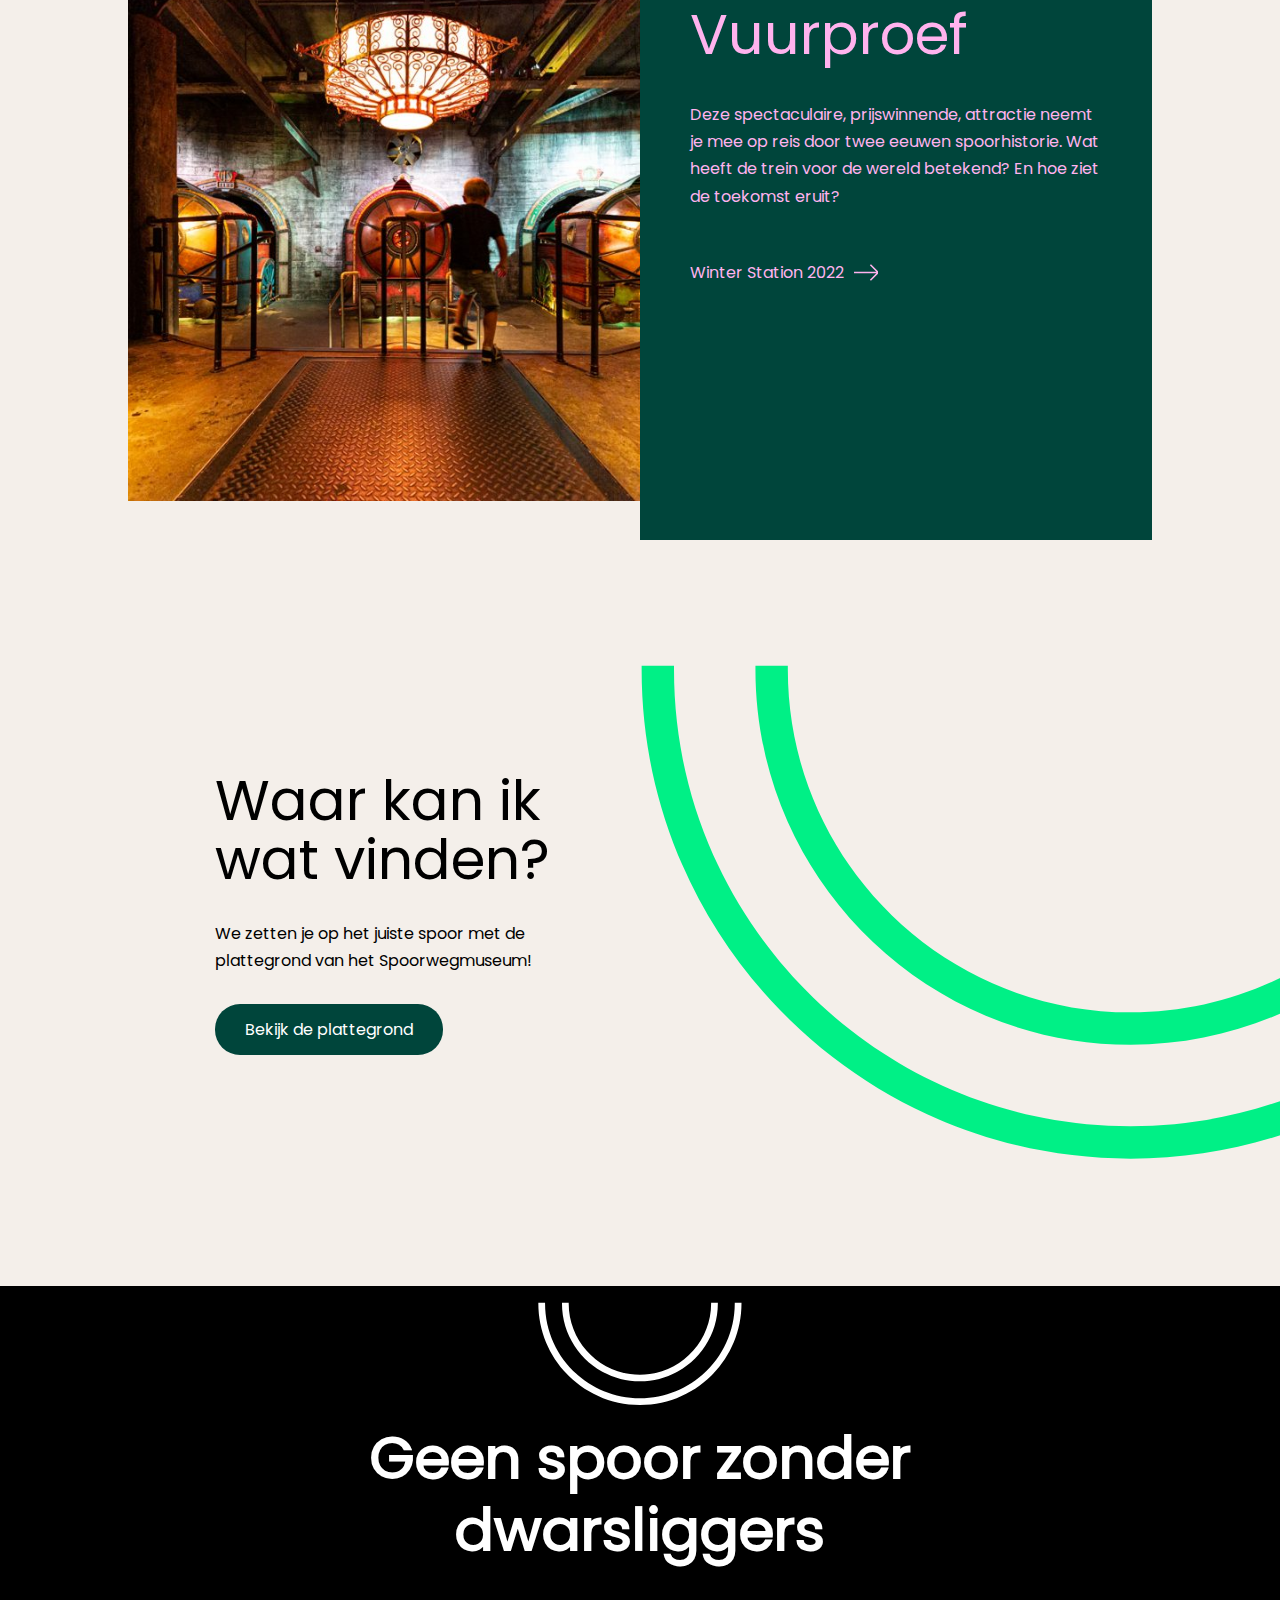
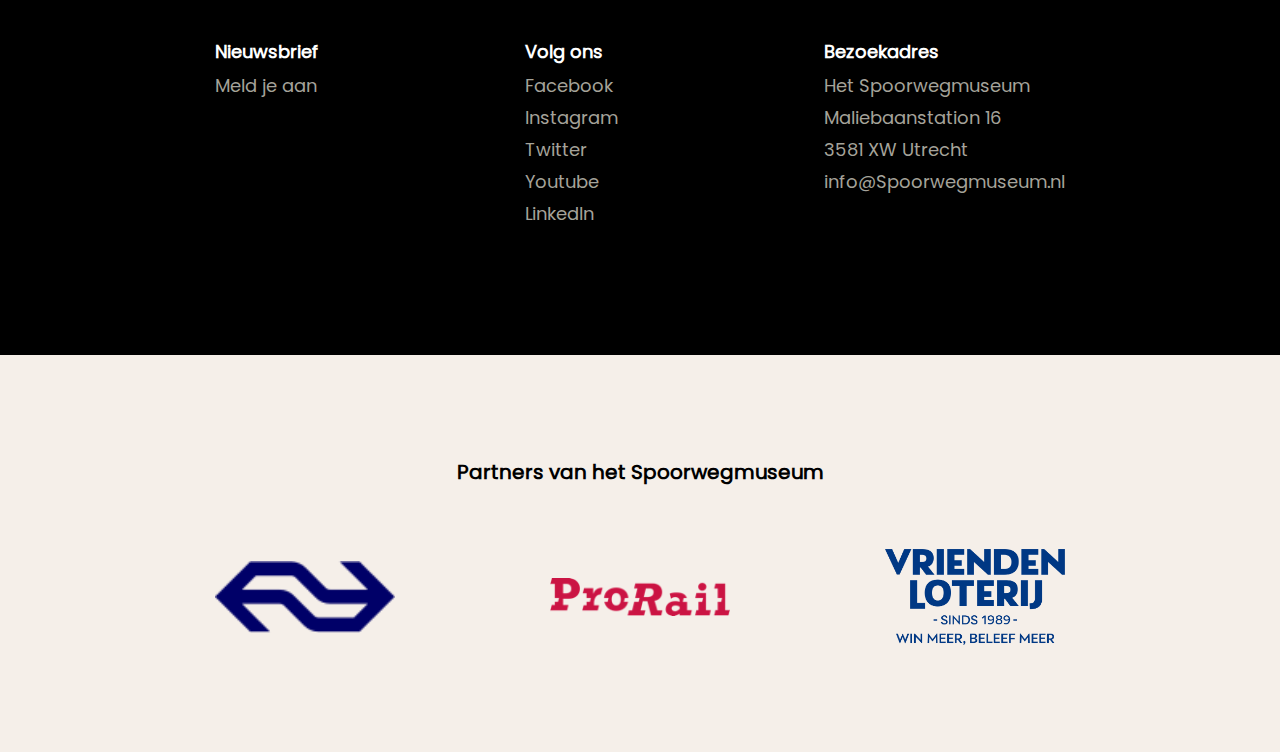
==== commit 839ea4b6: "Added responsive styling to index.html" ====
--- a/index.html
+++ b/index.html
@@ -158,6 +158,12 @@
 
             <h3>Kinderen van Versteeg</h3>
           </div>
+
+          <div>
+            <img src="./img/img-hyperloop.jpg" />
+
+            <h3>Hyperloop</h3>
+          </div>
         </div>
       </section>
 
--- a/styles/home.css
+++ b/styles/home.css
@@ -119,6 +119,7 @@
   width: 50%;
 
   aspect-ratio: 1 / 1;
+  object-fit: cover;
 }
 
 main section:nth-child(3) div div,
@@ -168,7 +169,7 @@
 main section:nth-child(5) div div a img {
   z-index: 1;
 
-  width: 1rem;
+  width: 1.5rem;
   height: auto;
   margin-left: 0.625rem;
 }
@@ -277,6 +278,7 @@
 
   .col {
     width: 87.5vw;
+    margin: 3.9rem auto;
   }
 
   /* Hero */
@@ -289,7 +291,90 @@
   main section:first-child div:last-child {
     padding: 1.25rem;
   }
-}
-
-@media only screen and (max-width: 480px) {
-}
+
+  /* Title */
+
+  main section:nth-child(2) h2 {
+    font-size: 1.375rem;
+    line-height: 2.5rem;
+  }
+
+  /* Winter station en vuurdoop */
+
+  main section:nth-child(3) img {
+    height: 12.5rem;
+  }
+
+  main section:nth-child(3) div {
+    flex-direction: column-reverse;
+  }
+
+  main section:nth-child(5) div {
+    flex-direction: column;
+  }
+
+  main section:nth-child(3) div div,
+  main section:nth-child(5) div div {
+    width: 100%;
+    min-height: auto;
+  }
+
+  main section:nth-child(3) div > img,
+  main section:nth-child(5) div > img {
+    width: 90%;
+    height: auto;
+    padding-left: 1.875rem;
+    padding-right: 1.875rem;
+  }
+
+  main section:nth-child(3) div div h2,
+  main section:nth-child(5) div div h2 {
+    font-size: 1.875rem;
+    font-weight: 500;
+    line-height: 1.26667;
+  }
+
+  /* Slider */
+
+  main section:nth-child(4) {
+    flex-direction: column;
+  }
+
+  main section:nth-child(4) div:first-child {
+    width: 100%;
+  }
+
+  main section:nth-child(4) div:first-child h2 {
+    margin-bottom: 2.5rem;
+
+    font-size: 2.1875rem;
+    line-height: 1.06;
+  }
+
+  main section:nth-child(4) div:first-child a {
+    display: none;
+  }
+
+  /* Waar kan ik wat vinden? */
+
+  main section:nth-child(6) img {
+    z-index: -1;
+    left: 40%;
+
+    height: 20rem;
+  }
+
+  main section:nth-child(6) div h2 {
+    font-size: 2.1875rem;
+  }
+
+  main section:nth-child(4) div:last-child {
+    column-gap: 1rem;
+  }
+
+  main section:nth-child(4) div:last-child div {
+    flex-shrink: 0;
+
+    width: 13.125rem;
+  }
+}
